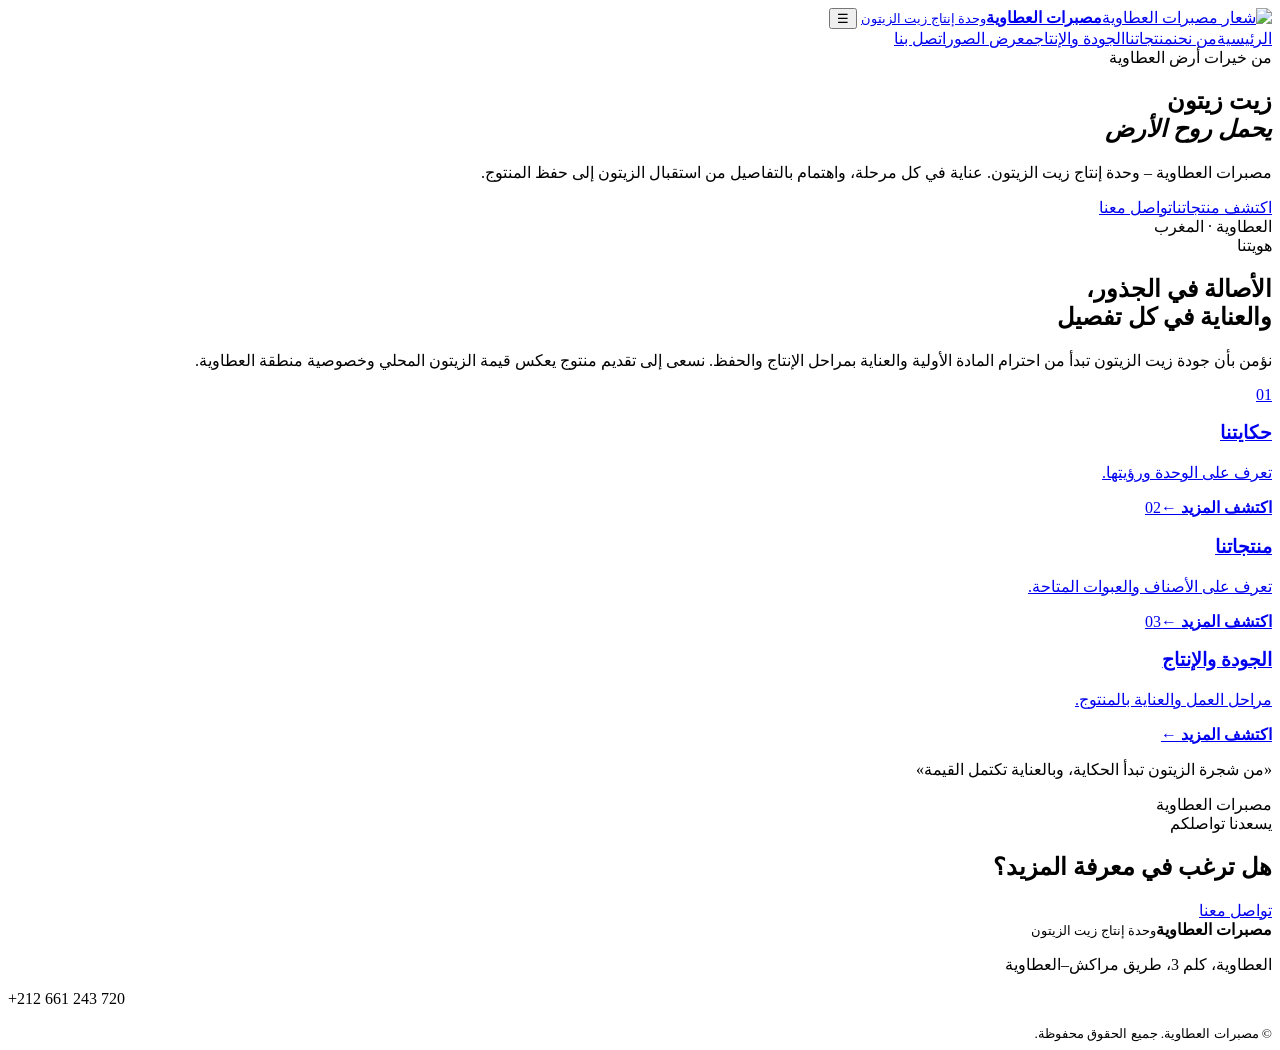
==== index.html @ 1544fd60 "Add files via upload" ====
<!doctype html>
<html lang="ar" dir="rtl">
<head><meta charset="utf-8"><meta name="viewport" content="width=device-width,initial-scale=1">
<meta name="description" content="مصبرات العطاوية – وحدة إنتاج زيت الزيتون. جودة وعناية من العطاوية.">
<title>مصبرات العطاوية | وحدة إنتاج زيت الزيتون</title><link rel="stylesheet" href="assets/style.css"></head>
<body>
<header class="site-header"><a class="brand" href="index.html"><img src="assets/logo.svg" alt="شعار مصبرات العطاوية"><span><b>مصبرات العطاوية</b><small>وحدة إنتاج زيت الزيتون</small></span></a>
<button class="menu-toggle" aria-label="فتح القائمة" onclick="document.querySelector('.nav').classList.toggle('open')">☰</button>
<nav class="nav"><a class="active" href="index.html">الرئيسية</a><a href="about.html">من نحن</a><a href="products.html">منتجاتنا</a><a href="quality.html">الجودة والإنتاج</a><a href="gallery.html">معرض الصور</a><a href="contact.html">اتصل بنا</a></nav></header>
<main>
<section class="hero"><div class="hero-copy"><span class="eyebrow">من خيرات أرض العطاوية</span><h1>زيت زيتون<br><em>يحمل روح الأرض</em></h1><p>مصبرات العطاوية – وحدة إنتاج زيت الزيتون. عناية في كل مرحلة، واهتمام بالتفاصيل من استقبال الزيتون إلى حفظ المنتوج.</p><div class="actions"><a class="btn" href="products.html">اكتشف منتجاتنا</a><a class="btn btn-light" href="contact.html">تواصل معنا</a></div></div><div class="hero-art"><div class="sun"></div><img src="assets/logo.svg" alt="" class="hero-logo"><span class="art-note">العطاوية · المغرب</span></div></section>
<section class="intro section"><div><span class="eyebrow">هويتنا</span><h2>الأصالة في الجذور،<br>والعناية في كل تفصيل</h2></div><p>نؤمن بأن جودة زيت الزيتون تبدأ من احترام المادة الأولية والعناية بمراحل الإنتاج والحفظ. نسعى إلى تقديم منتوج يعكس قيمة الزيتون المحلي وخصوصية منطقة العطاوية.</p></section>
<section class="tiles section"><a class="tile" href="about.html"><span>01</span><h3>حكايتنا</h3><p>تعرف على الوحدة ورؤيتها.</p><b>اكتشف المزيد ←</b></a><a class="tile" href="products.html"><span>02</span><h3>منتجاتنا</h3><p>تعرف على الأصناف والعبوات المتاحة.</p><b>اكتشف المزيد ←</b></a><a class="tile" href="quality.html"><span>03</span><h3>الجودة والإنتاج</h3><p>مراحل العمل والعناية بالمنتوج.</p><b>اكتشف المزيد ←</b></a></section>
<section class="quote"><p>«من شجرة الزيتون تبدأ الحكاية، وبالعناية تكتمل القيمة»</p><span>مصبرات العطاوية</span></section>
<section class="contact-strip"><div><span class="eyebrow">يسعدنا تواصلكم</span><h2>هل ترغب في معرفة المزيد؟</h2></div><a class="btn" href="contact.html">تواصل معنا</a></section>
</main><footer class="footer"><div class="brand"><img src="assets/logo.svg" alt=""><span><b>مصبرات العطاوية</b><small>وحدة إنتاج زيت الزيتون</small></span></div><p>العطاوية، كلم 3، طريق مراكش–العطاوية</p><p dir="ltr">+212 661 243 720</p><small>© <span id="year"></span> مصبرات العطاوية. جميع الحقوق محفوظة.</small></footer><script src="assets/app.js"></script></body></html>
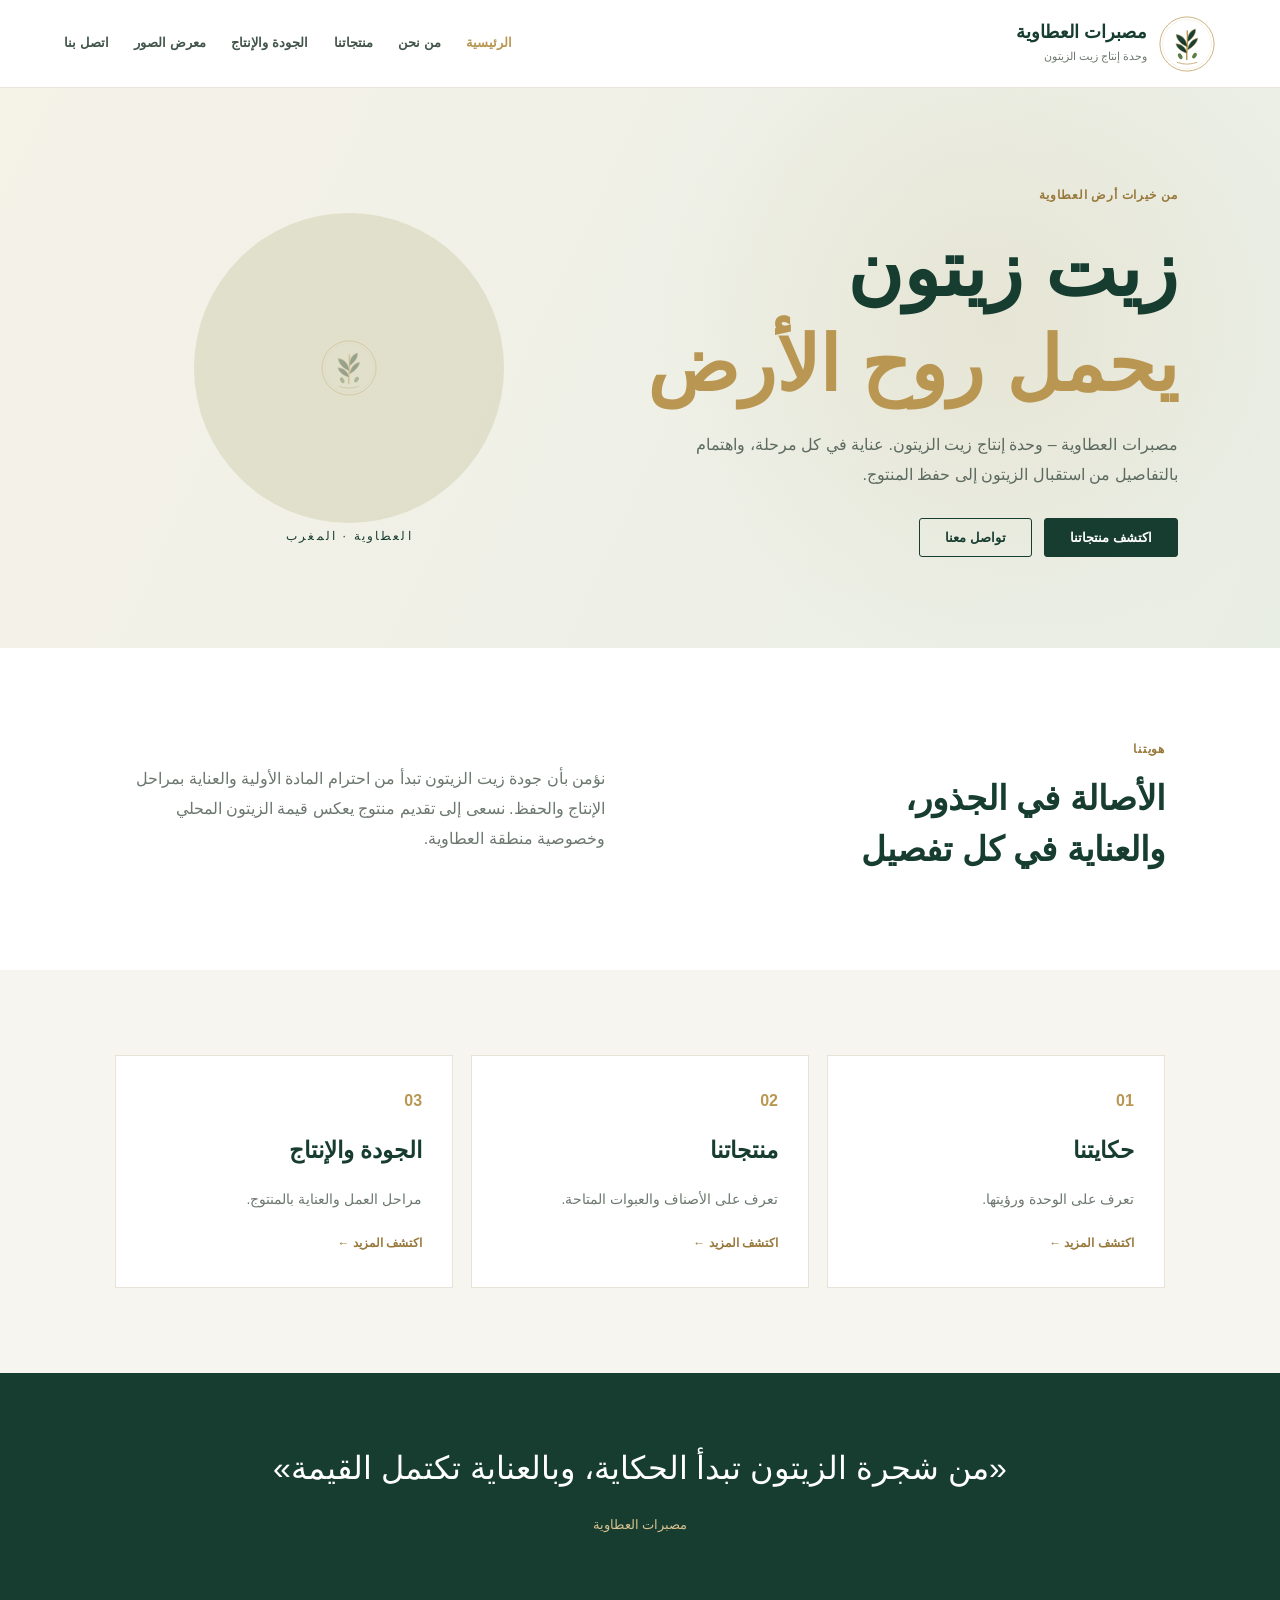
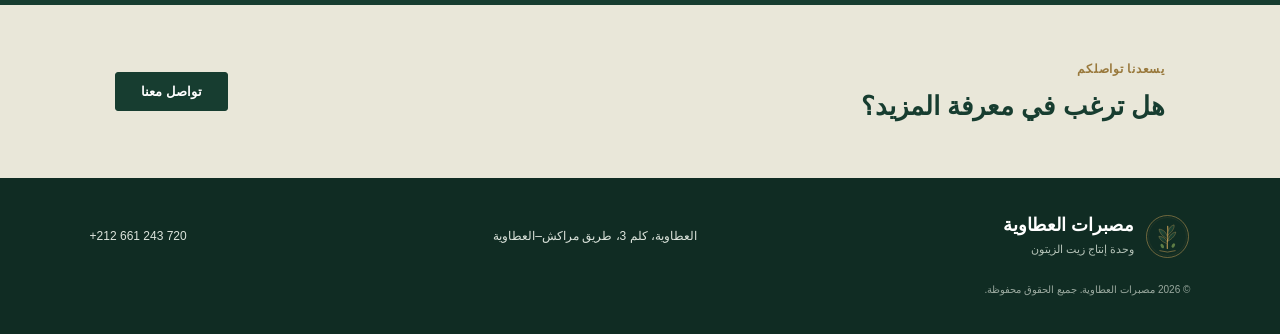
==== commit 78fdae76: "Add files via upload" ====
--- a/index.html
+++ b/index.html
@@ -2,15 +2,25 @@
 <html lang="ar" dir="rtl">
 <head><meta charset="utf-8"><meta name="viewport" content="width=device-width,initial-scale=1">
 <meta name="description" content="مصبرات العطاوية – وحدة إنتاج زيت الزيتون. جودة وعناية من العطاوية.">
-<title>مصبرات العطاوية | وحدة إنتاج زيت الزيتون</title><link rel="stylesheet" href="assets/style.css"></head>
+<title>مصبرات العطاوية | وحدة إنتاج زيت الزيتون</title><style>
+
+:root{--green:#173d30;--green2:#285641;--gold:#b99752;--cream:#f7f5ef;--ink:#24332b;--muted:#6c786f}*{box-sizing:border-box}body{margin:0;background:var(--cream);color:var(--ink);font-family:'Cairo',Tahoma,Arial,sans-serif;line-height:1.9}a{color:inherit;text-decoration:none}.site-header{height:auto;min-height:88px;padding:12px clamp(18px,5vw,76px);display:flex;align-items:center;justify-content:space-between;gap:22px;background:#fff;border-bottom:1px solid #e9e5da;position:sticky;top:0;z-index:5}.brand{display:flex;align-items:center;gap:11px;color:var(--green)}.brand img{width:58px;height:58px}.brand b{display:block;font-size:18px;line-height:1.4}.brand small{display:block;color:var(--muted);font-size:11px}.nav{display:flex;align-items:center;gap:clamp(12px,2vw,27px);font-size:13px;font-weight:700}.nav a{padding:8px 0;color:#43554a}.nav a:hover,.nav a.active{color:var(--gold)}.menu-toggle{display:none;background:none;border:0;font-size:25px;color:var(--green)}.hero{min-height:560px;padding:70px clamp(22px,8vw,120px);display:grid;grid-template-columns:1.05fr .95fr;align-items:center;gap:35px;background:radial-gradient(circle at 78% 42%,#e6e5d5 0,transparent 33%),linear-gradient(115deg,#f5f2e8,#e9eee5)}.eyebrow{color:#98783b;font-size:12px;font-weight:800;letter-spacing:.06em}.hero h1{font-size:clamp(44px,6vw,76px);line-height:1.25;color:var(--green);margin:12px 0 18px;font-weight:800}.hero h1 em{font-style:normal;color:var(--gold)}.hero-copy p{max-width:570px;color:#5c6a60;font-size:16px}.actions{display:flex;gap:12px;margin-top:27px;flex-wrap:wrap}.btn{display:inline-flex;justify-content:center;align-items:center;background:var(--green);color:white;padding:11px 25px;border:1px solid var(--green);border-radius:3px;font:700 13px 'Cairo',sans-serif;cursor:pointer}.btn:hover{background:var(--green2)}.btn-light{background:transparent;color:var(--green)}.hero-art{height:390px;position:relative;display:grid;place-items:center}.sun{position:absolute;width:310px;height:310px;border-radius:50%;background:#d9d7bd;opacity:.65}.hero-logo{position:relative;width:min(76%,330px);filter:drop-shadow(0 18px 18px #263c3022)}.art-note{position:absolute;bottom:15px;color:var(--green);letter-spacing:.18em;font-size:12px}.section{padding:85px clamp(22px,9vw,130px)}.intro{display:grid;grid-template-columns:1fr 1fr;gap:70px;align-items:center;background:#fff}.intro h2,.contact-strip h2{font-size:34px;line-height:1.5;color:var(--green);margin:10px 0}.intro p{color:var(--muted);max-width:590px}.tiles{display:grid;grid-template-columns:repeat(3,1fr);gap:18px}.tile{background:#fff;padding:30px;border:1px solid #e8e3d7;transition:.2s}.tile:hover{transform:translateY(-5px);border-color:var(--gold)}.tile span{color:var(--gold);font-weight:800}.tile h3{color:var(--green);font-size:23px;margin:12px 0 4px}.tile p{color:var(--muted);font-size:14px}.tile b{font-size:12px;color:#98783b}.quote{text-align:center;padding:65px 20px;background:var(--green);color:#fff}.quote p{font-size:clamp(22px,3vw,32px);margin:0 0 10px}.quote span{color:#d7c18d;font-size:13px}.contact-strip{padding:48px clamp(22px,9vw,130px);display:flex;justify-content:space-between;align-items:center;background:#e9e7d9}.contact-strip h2{font-size:26px;margin:4px 0}.footer{padding:35px clamp(22px,7vw,90px);background:#102c23;color:#dce4dc;display:flex;align-items:center;justify-content:space-between;gap:20px;flex-wrap:wrap;font-size:12px}.footer .brand{color:#fff}.footer .brand small{color:#b6c4b9}.footer .brand img{width:45px;height:45px}.footer>small{width:100%;color:#9aa99f}.page{max-width:1050px;margin:auto;padding:75px 24px 100px;min-height:65vh}.page h1{font-size:clamp(34px,5vw,52px);color:var(--green);margin:8px 0 18px}.lead{font-size:18px;color:#637167;max-width:800px;margin-bottom:38px}.content-card{background:#fff;border:1px solid #e8e3d7;padding:30px;margin:20px 0}.content-card h2{color:var(--green);margin-top:0}.content-card li{margin:8px 0}.product-grid{display:grid;grid-template-columns:repeat(2,1fr);gap:22px}.product-card{background:#fff;border:1px solid #e8e3d7;padding:20px}.product-card h2{color:var(--green)}.product-card p{color:var(--muted)}.product-card>a{color:#98783b;font-weight:700;font-size:13px}.product-visual{height:190px;display:grid;place-items:center;background:linear-gradient(135deg,#dfe7d9,#f2ead7);color:var(--green);font-size:27px;font-weight:800}.product-visual.bottle{background:linear-gradient(135deg,#d6ddc9,#e9e2ce)}.notice{background:#f1eddf;border-right:4px solid var(--gold);padding:14px 18px;color:#6b624e;font-size:13px;margin-top:28px}.warning{background:#fff1e8;border-color:#b96d40}.steps{display:grid;grid-template-columns:repeat(3,1fr);gap:18px}.steps>div{background:#fff;padding:25px;border-top:3px solid var(--gold)}.steps b{color:var(--gold)}.steps h2{color:var(--green);font-size:20px}.steps p{color:var(--muted);font-size:14px}.gallery-grid{display:grid;grid-template-columns:repeat(3,1fr);gap:16px}.gallery-grid div{height:210px;display:grid;place-items:center;background:linear-gradient(140deg,#dce5d8,#eee7d6);color:var(--green);font-weight:700}.contact-layout{display:grid;grid-template-columns:1fr 1fr;gap:20px}.contact-form label{display:block;font-weight:700;font-size:13px;margin:12px 0}.contact-form input,.contact-form textarea{display:block;width:100%;border:1px solid #d9ded7;background:#fcfcf9;padding:11px;font:14px 'Cairo',sans-serif;margin-top:5px;border-radius:2px}.contact-form small{display:block;color:var(--muted);margin-top:12px}.admin-body{background:#eef0e9}.admin-wrap{max-width:700px;margin:7vh auto;padding:20px}.admin-wrap>.brand{margin-bottom:20px}.admin-wrap h1{color:var(--green)}@media(max-width:850px){.site-header{flex-wrap:wrap}.menu-toggle{display:block}.nav{display:none;width:100%;flex-direction:column;align-items:stretch;gap:0}.nav.open{display:flex}.nav a{padding:9px 4px;border-top:1px solid #eee}.hero{grid-template-columns:1fr;padding-top:55px}.hero-art{height:270px;grid-row:1}.sun{width:230px;height:230px}.hero-logo{width:220px}.intro{grid-template-columns:1fr;gap:12px}.tiles,.steps{grid-template-columns:1fr}.footer{display:block}.footer>*{margin:12px 0}.contact-strip{gap:20px;flex-wrap:wrap}}@media(max-width:600px){.hero{min-height:auto}.hero h1{font-size:45px}.product-grid,.gallery-grid,.contact-layout{grid-template-columns:1fr}.page{padding-top:48px}.contact-strip h2{font-size:22px}}
+/* Robust mobile defaults */
+html{scroll-behavior:smooth}body{overflow-x:hidden}img,svg{max-width:100%}.site-header{width:100%}.nav a{text-decoration:none!important}.brand img{object-fit:contain}
+
+.logo-mark{display:inline-flex;align-items:center;justify-content:center;width:58px;height:58px;flex:0 0 58px}.logo-mark svg{width:100%;height:100%}.footer .logo-mark{width:45px;height:45px;flex-basis:45px}
+</style></head>
 <body>
-<header class="site-header"><a class="brand" href="index.html"><img src="assets/logo.svg" alt="شعار مصبرات العطاوية"><span><b>مصبرات العطاوية</b><small>وحدة إنتاج زيت الزيتون</small></span></a>
+<header class="site-header"><a class="brand" href="index.html"><span class="logo-mark"><svg aria-hidden="true" focusable="false" xmlns="http://www.w3.org/2000/svg" viewBox="0 0 240 240"><defs><linearGradient id="g" x1="0" x2="1" y1="0" y2="1"><stop stop-color="#244f3d"/><stop offset="1" stop-color="#102e25"/></linearGradient></defs><circle cx="120" cy="120" r="112" fill="none" stroke="#b99752" stroke-width="3"/><circle cx="120" cy="120" r="101" fill="none" stroke="#b99752" stroke-opacity=".45"/><path d="M119 184 C117 146 125 112 121 66" fill="none" stroke="#b99752" stroke-width="6" stroke-linecap="round"/><path d="M121 132 C90 119 77 99 75 81 C98 82 117 99 121 132Z" fill="url(#g)" stroke="#b99752" stroke-width="2"/><path d="M122 111 C145 96 158 75 155 58 C133 64 121 84 122 111Z" fill="url(#g)" stroke="#b99752" stroke-width="2"/><path d="M120 158 C94 151 78 136 74 119 C98 119 115 135 120 158Z" fill="url(#g)" stroke="#b99752" stroke-width="2"/><path d="M122 145 C146 132 162 114 164 96 C140 101 126 119 122 145Z" fill="url(#g)" stroke="#b99752" stroke-width="2"/><ellipse cx="92" cy="171" rx="8" ry="13" transform="rotate(-30 92 171)" fill="#5e7d45"/><ellipse cx="151" cy="168" rx="8" ry="13" transform="rotate(30 151 168)" fill="#5e7d45"/><path d="M79 196 Q120 211 161 196" fill="none" stroke="#b99752" stroke-width="3" stroke-linecap="round"/></svg></span><span><b>مصبرات العطاوية</b><small>وحدة إنتاج زيت الزيتون</small></span></a>
 <button class="menu-toggle" aria-label="فتح القائمة" onclick="document.querySelector('.nav').classList.toggle('open')">☰</button>
 <nav class="nav"><a class="active" href="index.html">الرئيسية</a><a href="about.html">من نحن</a><a href="products.html">منتجاتنا</a><a href="quality.html">الجودة والإنتاج</a><a href="gallery.html">معرض الصور</a><a href="contact.html">اتصل بنا</a></nav></header>
 <main>
-<section class="hero"><div class="hero-copy"><span class="eyebrow">من خيرات أرض العطاوية</span><h1>زيت زيتون<br><em>يحمل روح الأرض</em></h1><p>مصبرات العطاوية – وحدة إنتاج زيت الزيتون. عناية في كل مرحلة، واهتمام بالتفاصيل من استقبال الزيتون إلى حفظ المنتوج.</p><div class="actions"><a class="btn" href="products.html">اكتشف منتجاتنا</a><a class="btn btn-light" href="contact.html">تواصل معنا</a></div></div><div class="hero-art"><div class="sun"></div><img src="assets/logo.svg" alt="" class="hero-logo"><span class="art-note">العطاوية · المغرب</span></div></section>
+<section class="hero"><div class="hero-copy"><span class="eyebrow">من خيرات أرض العطاوية</span><h1>زيت زيتون<br><em>يحمل روح الأرض</em></h1><p>مصبرات العطاوية – وحدة إنتاج زيت الزيتون. عناية في كل مرحلة، واهتمام بالتفاصيل من استقبال الزيتون إلى حفظ المنتوج.</p><div class="actions"><a class="btn" href="products.html">اكتشف منتجاتنا</a><a class="btn btn-light" href="contact.html">تواصل معنا</a></div></div><div class="hero-art"><div class="sun"></div><span class="logo-mark"><svg aria-hidden="true" focusable="false" xmlns="http://www.w3.org/2000/svg" viewBox="0 0 240 240"><defs><linearGradient id="g" x1="0" x2="1" y1="0" y2="1"><stop stop-color="#244f3d"/><stop offset="1" stop-color="#102e25"/></linearGradient></defs><circle cx="120" cy="120" r="112" fill="none" stroke="#b99752" stroke-width="3"/><circle cx="120" cy="120" r="101" fill="none" stroke="#b99752" stroke-opacity=".45"/><path d="M119 184 C117 146 125 112 121 66" fill="none" stroke="#b99752" stroke-width="6" stroke-linecap="round"/><path d="M121 132 C90 119 77 99 75 81 C98 82 117 99 121 132Z" fill="url(#g)" stroke="#b99752" stroke-width="2"/><path d="M122 111 C145 96 158 75 155 58 C133 64 121 84 122 111Z" fill="url(#g)" stroke="#b99752" stroke-width="2"/><path d="M120 158 C94 151 78 136 74 119 C98 119 115 135 120 158Z" fill="url(#g)" stroke="#b99752" stroke-width="2"/><path d="M122 145 C146 132 162 114 164 96 C140 101 126 119 122 145Z" fill="url(#g)" stroke="#b99752" stroke-width="2"/><ellipse cx="92" cy="171" rx="8" ry="13" transform="rotate(-30 92 171)" fill="#5e7d45"/><ellipse cx="151" cy="168" rx="8" ry="13" transform="rotate(30 151 168)" fill="#5e7d45"/><path d="M79 196 Q120 211 161 196" fill="none" stroke="#b99752" stroke-width="3" stroke-linecap="round"/></svg></span><span class="art-note">العطاوية · المغرب</span></div></section>
 <section class="intro section"><div><span class="eyebrow">هويتنا</span><h2>الأصالة في الجذور،<br>والعناية في كل تفصيل</h2></div><p>نؤمن بأن جودة زيت الزيتون تبدأ من احترام المادة الأولية والعناية بمراحل الإنتاج والحفظ. نسعى إلى تقديم منتوج يعكس قيمة الزيتون المحلي وخصوصية منطقة العطاوية.</p></section>
 <section class="tiles section"><a class="tile" href="about.html"><span>01</span><h3>حكايتنا</h3><p>تعرف على الوحدة ورؤيتها.</p><b>اكتشف المزيد ←</b></a><a class="tile" href="products.html"><span>02</span><h3>منتجاتنا</h3><p>تعرف على الأصناف والعبوات المتاحة.</p><b>اكتشف المزيد ←</b></a><a class="tile" href="quality.html"><span>03</span><h3>الجودة والإنتاج</h3><p>مراحل العمل والعناية بالمنتوج.</p><b>اكتشف المزيد ←</b></a></section>
 <section class="quote"><p>«من شجرة الزيتون تبدأ الحكاية، وبالعناية تكتمل القيمة»</p><span>مصبرات العطاوية</span></section>
 <section class="contact-strip"><div><span class="eyebrow">يسعدنا تواصلكم</span><h2>هل ترغب في معرفة المزيد؟</h2></div><a class="btn" href="contact.html">تواصل معنا</a></section>
-</main><footer class="footer"><div class="brand"><img src="assets/logo.svg" alt=""><span><b>مصبرات العطاوية</b><small>وحدة إنتاج زيت الزيتون</small></span></div><p>العطاوية، كلم 3، طريق مراكش–العطاوية</p><p dir="ltr">+212 661 243 720</p><small>© <span id="year"></span> مصبرات العطاوية. جميع الحقوق محفوظة.</small></footer><script src="assets/app.js"></script></body></html>+</main><footer class="footer"><div class="brand"><span class="logo-mark"><svg aria-hidden="true" focusable="false" xmlns="http://www.w3.org/2000/svg" viewBox="0 0 240 240"><defs><linearGradient id="g" x1="0" x2="1" y1="0" y2="1"><stop stop-color="#244f3d"/><stop offset="1" stop-color="#102e25"/></linearGradient></defs><circle cx="120" cy="120" r="112" fill="none" stroke="#b99752" stroke-width="3"/><circle cx="120" cy="120" r="101" fill="none" stroke="#b99752" stroke-opacity=".45"/><path d="M119 184 C117 146 125 112 121 66" fill="none" stroke="#b99752" stroke-width="6" stroke-linecap="round"/><path d="M121 132 C90 119 77 99 75 81 C98 82 117 99 121 132Z" fill="url(#g)" stroke="#b99752" stroke-width="2"/><path d="M122 111 C145 96 158 75 155 58 C133 64 121 84 122 111Z" fill="url(#g)" stroke="#b99752" stroke-width="2"/><path d="M120 158 C94 151 78 136 74 119 C98 119 115 135 120 158Z" fill="url(#g)" stroke="#b99752" stroke-width="2"/><path d="M122 145 C146 132 162 114 164 96 C140 101 126 119 122 145Z" fill="url(#g)" stroke="#b99752" stroke-width="2"/><ellipse cx="92" cy="171" rx="8" ry="13" transform="rotate(-30 92 171)" fill="#5e7d45"/><ellipse cx="151" cy="168" rx="8" ry="13" transform="rotate(30 151 168)" fill="#5e7d45"/><path d="M79 196 Q120 211 161 196" fill="none" stroke="#b99752" stroke-width="3" stroke-linecap="round"/></svg></span><span><b>مصبرات العطاوية</b><small>وحدة إنتاج زيت الزيتون</small></span></div><p>العطاوية، كلم 3، طريق مراكش–العطاوية</p><p dir="ltr">+212 661 243 720</p><small>© <span id="year"></span> مصبرات العطاوية. جميع الحقوق محفوظة.</small></footer><script>
+ document.querySelectorAll('#year').forEach(e=>e.textContent=new Date().getFullYear());
+ function sendWhatsApp(e){e.preventDefault();const n=document.getElementById('name').value.trim(),p=document.getElementById('phone').value.trim(),m=document.getElementById('message').value.trim();const text=`السلام عليكم، أنا ${n}. رقم هاتفي: ${p||'غير محدد'}.\nموضوع الاستفسار: ${m}`;window.open('https://wa.me/212661243720?text='+encodeURIComponent(text),'_blank','noopener');}
+</script></body></html>
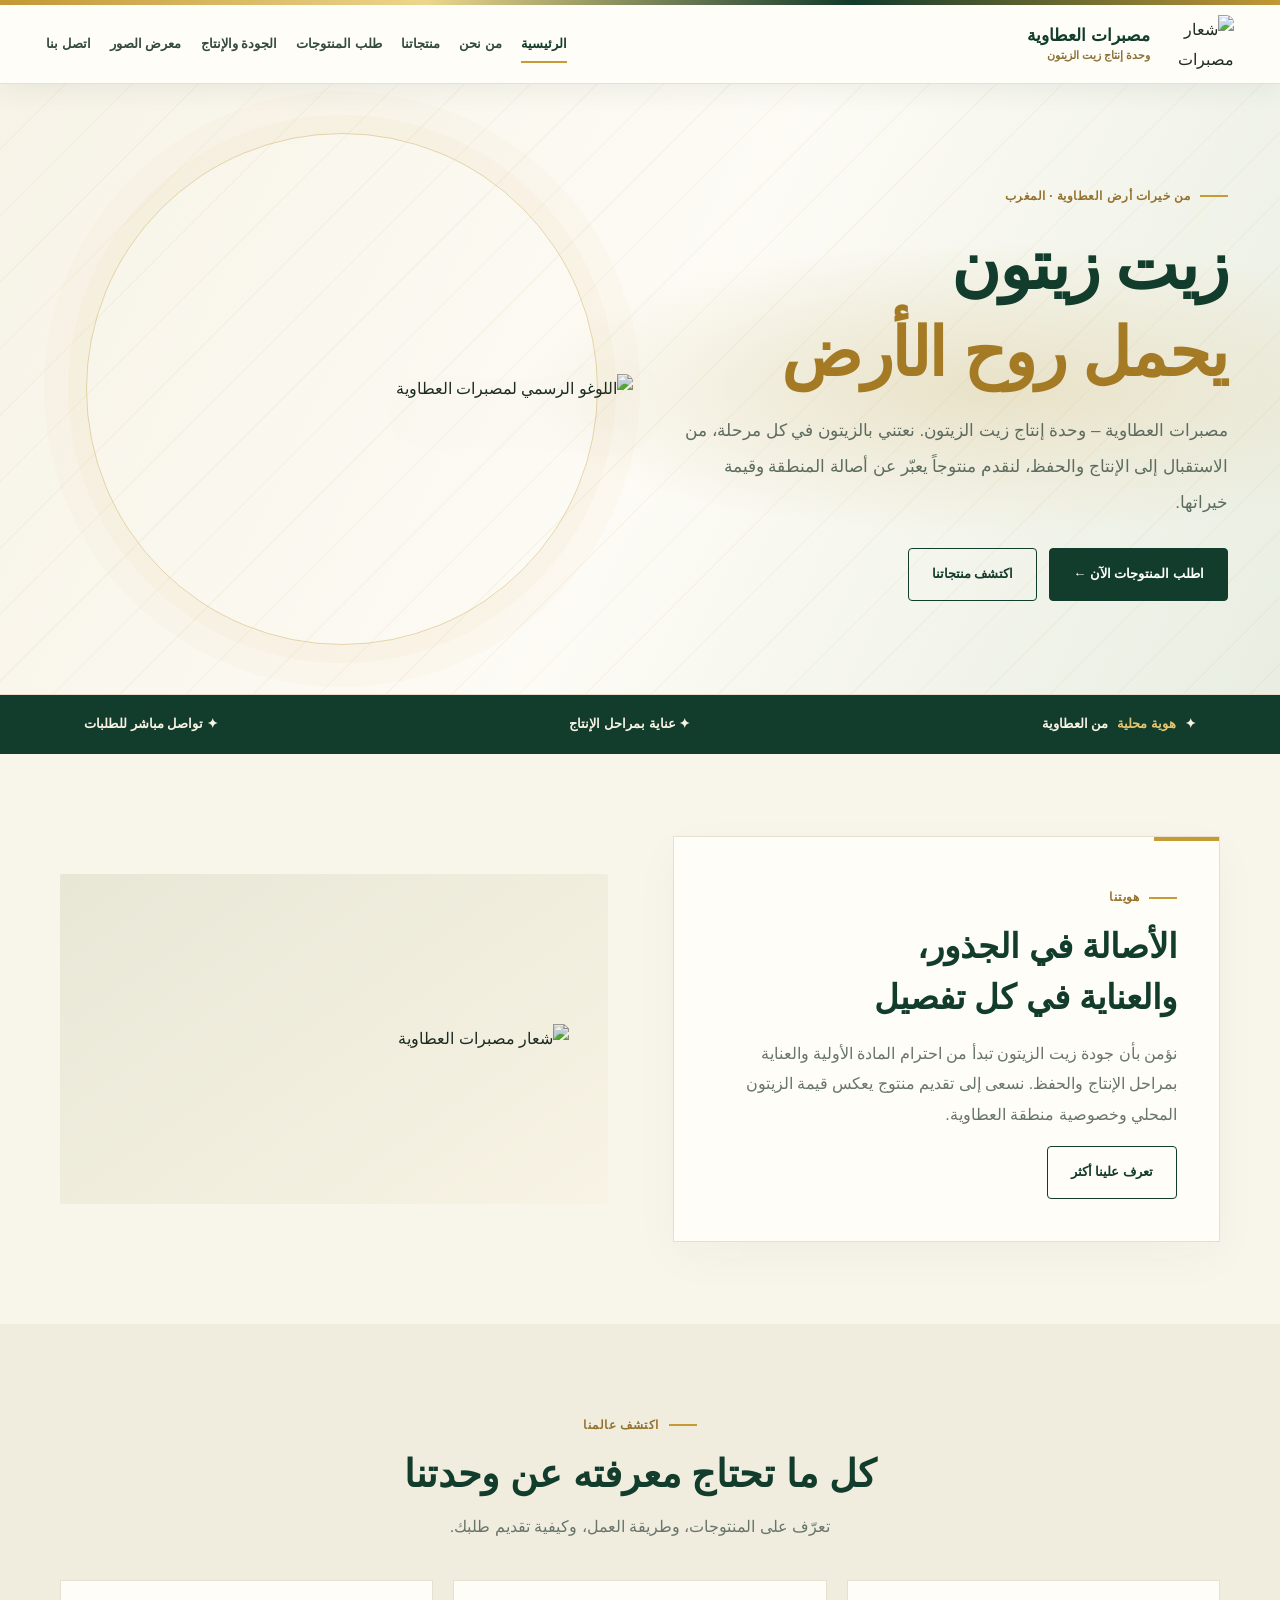
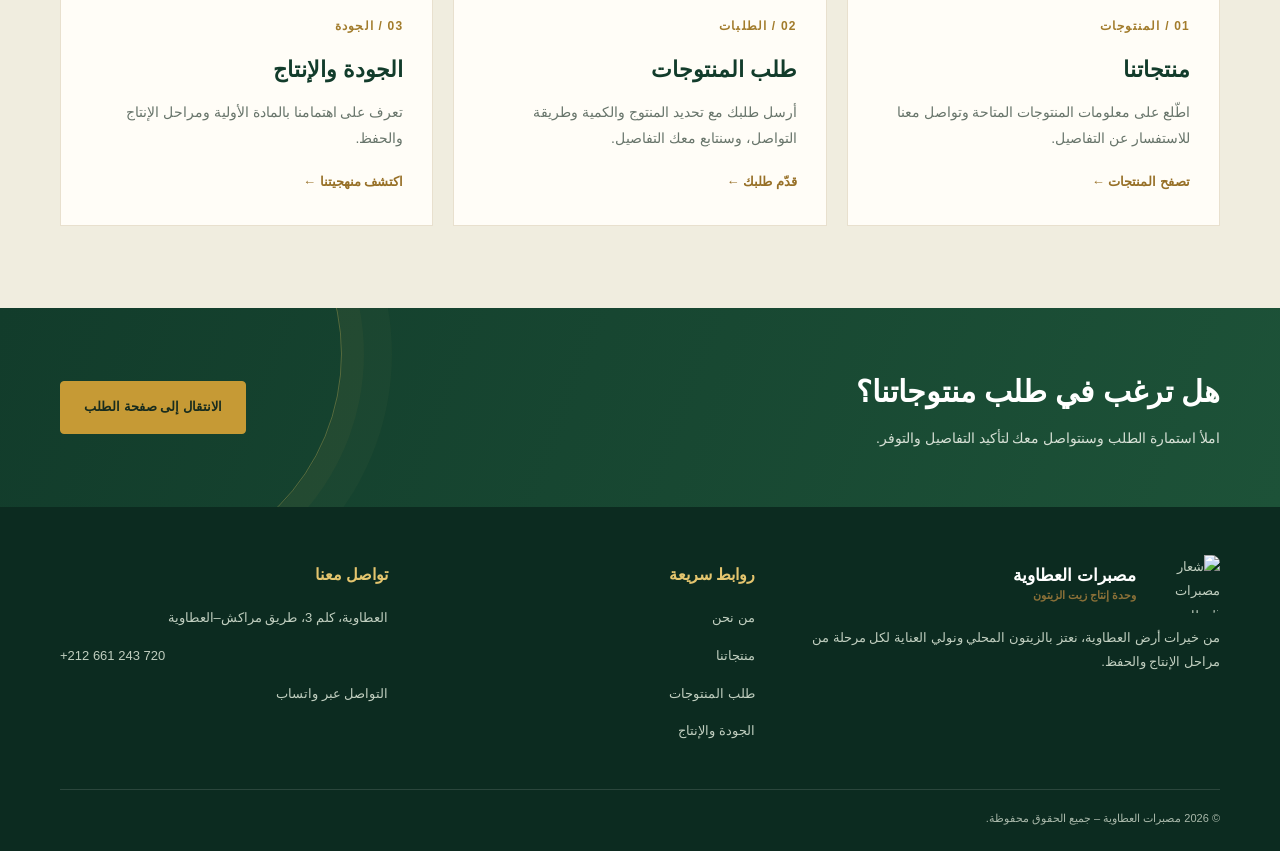
==== commit 650c3677: "Add files via upload" ====
--- a/index.html
+++ b/index.html
@@ -1,26 +1,51 @@
-<!doctype html>
-<html lang="ar" dir="rtl">
-<head><meta charset="utf-8"><meta name="viewport" content="width=device-width,initial-scale=1">
-<meta name="description" content="مصبرات العطاوية – وحدة إنتاج زيت الزيتون. جودة وعناية من العطاوية.">
-<title>مصبرات العطاوية | وحدة إنتاج زيت الزيتون</title><style>
-
-:root{--green:#173d30;--green2:#285641;--gold:#b99752;--cream:#f7f5ef;--ink:#24332b;--muted:#6c786f}*{box-sizing:border-box}body{margin:0;background:var(--cream);color:var(--ink);font-family:'Cairo',Tahoma,Arial,sans-serif;line-height:1.9}a{color:inherit;text-decoration:none}.site-header{height:auto;min-height:88px;padding:12px clamp(18px,5vw,76px);display:flex;align-items:center;justify-content:space-between;gap:22px;background:#fff;border-bottom:1px solid #e9e5da;position:sticky;top:0;z-index:5}.brand{display:flex;align-items:center;gap:11px;color:var(--green)}.brand img{width:58px;height:58px}.brand b{display:block;font-size:18px;line-height:1.4}.brand small{display:block;color:var(--muted);font-size:11px}.nav{display:flex;align-items:center;gap:clamp(12px,2vw,27px);font-size:13px;font-weight:700}.nav a{padding:8px 0;color:#43554a}.nav a:hover,.nav a.active{color:var(--gold)}.menu-toggle{display:none;background:none;border:0;font-size:25px;color:var(--green)}.hero{min-height:560px;padding:70px clamp(22px,8vw,120px);display:grid;grid-template-columns:1.05fr .95fr;align-items:center;gap:35px;background:radial-gradient(circle at 78% 42%,#e6e5d5 0,transparent 33%),linear-gradient(115deg,#f5f2e8,#e9eee5)}.eyebrow{color:#98783b;font-size:12px;font-weight:800;letter-spacing:.06em}.hero h1{font-size:clamp(44px,6vw,76px);line-height:1.25;color:var(--green);margin:12px 0 18px;font-weight:800}.hero h1 em{font-style:normal;color:var(--gold)}.hero-copy p{max-width:570px;color:#5c6a60;font-size:16px}.actions{display:flex;gap:12px;margin-top:27px;flex-wrap:wrap}.btn{display:inline-flex;justify-content:center;align-items:center;background:var(--green);color:white;padding:11px 25px;border:1px solid var(--green);border-radius:3px;font:700 13px 'Cairo',sans-serif;cursor:pointer}.btn:hover{background:var(--green2)}.btn-light{background:transparent;color:var(--green)}.hero-art{height:390px;position:relative;display:grid;place-items:center}.sun{position:absolute;width:310px;height:310px;border-radius:50%;background:#d9d7bd;opacity:.65}.hero-logo{position:relative;width:min(76%,330px);filter:drop-shadow(0 18px 18px #263c3022)}.art-note{position:absolute;bottom:15px;color:var(--green);letter-spacing:.18em;font-size:12px}.section{padding:85px clamp(22px,9vw,130px)}.intro{display:grid;grid-template-columns:1fr 1fr;gap:70px;align-items:center;background:#fff}.intro h2,.contact-strip h2{font-size:34px;line-height:1.5;color:var(--green);margin:10px 0}.intro p{color:var(--muted);max-width:590px}.tiles{display:grid;grid-template-columns:repeat(3,1fr);gap:18px}.tile{background:#fff;padding:30px;border:1px solid #e8e3d7;transition:.2s}.tile:hover{transform:translateY(-5px);border-color:var(--gold)}.tile span{color:var(--gold);font-weight:800}.tile h3{color:var(--green);font-size:23px;margin:12px 0 4px}.tile p{color:var(--muted);font-size:14px}.tile b{font-size:12px;color:#98783b}.quote{text-align:center;padding:65px 20px;background:var(--green);color:#fff}.quote p{font-size:clamp(22px,3vw,32px);margin:0 0 10px}.quote span{color:#d7c18d;font-size:13px}.contact-strip{padding:48px clamp(22px,9vw,130px);display:flex;justify-content:space-between;align-items:center;background:#e9e7d9}.contact-strip h2{font-size:26px;margin:4px 0}.footer{padding:35px clamp(22px,7vw,90px);background:#102c23;color:#dce4dc;display:flex;align-items:center;justify-content:space-between;gap:20px;flex-wrap:wrap;font-size:12px}.footer .brand{color:#fff}.footer .brand small{color:#b6c4b9}.footer .brand img{width:45px;height:45px}.footer>small{width:100%;color:#9aa99f}.page{max-width:1050px;margin:auto;padding:75px 24px 100px;min-height:65vh}.page h1{font-size:clamp(34px,5vw,52px);color:var(--green);margin:8px 0 18px}.lead{font-size:18px;color:#637167;max-width:800px;margin-bottom:38px}.content-card{background:#fff;border:1px solid #e8e3d7;padding:30px;margin:20px 0}.content-card h2{color:var(--green);margin-top:0}.content-card li{margin:8px 0}.product-grid{display:grid;grid-template-columns:repeat(2,1fr);gap:22px}.product-card{background:#fff;border:1px solid #e8e3d7;padding:20px}.product-card h2{color:var(--green)}.product-card p{color:var(--muted)}.product-card>a{color:#98783b;font-weight:700;font-size:13px}.product-visual{height:190px;display:grid;place-items:center;background:linear-gradient(135deg,#dfe7d9,#f2ead7);color:var(--green);font-size:27px;font-weight:800}.product-visual.bottle{background:linear-gradient(135deg,#d6ddc9,#e9e2ce)}.notice{background:#f1eddf;border-right:4px solid var(--gold);padding:14px 18px;color:#6b624e;font-size:13px;margin-top:28px}.warning{background:#fff1e8;border-color:#b96d40}.steps{display:grid;grid-template-columns:repeat(3,1fr);gap:18px}.steps>div{background:#fff;padding:25px;border-top:3px solid var(--gold)}.steps b{color:var(--gold)}.steps h2{color:var(--green);font-size:20px}.steps p{color:var(--muted);font-size:14px}.gallery-grid{display:grid;grid-template-columns:repeat(3,1fr);gap:16px}.gallery-grid div{height:210px;display:grid;place-items:center;background:linear-gradient(140deg,#dce5d8,#eee7d6);color:var(--green);font-weight:700}.contact-layout{display:grid;grid-template-columns:1fr 1fr;gap:20px}.contact-form label{display:block;font-weight:700;font-size:13px;margin:12px 0}.contact-form input,.contact-form textarea{display:block;width:100%;border:1px solid #d9ded7;background:#fcfcf9;padding:11px;font:14px 'Cairo',sans-serif;margin-top:5px;border-radius:2px}.contact-form small{display:block;color:var(--muted);margin-top:12px}.admin-body{background:#eef0e9}.admin-wrap{max-width:700px;margin:7vh auto;padding:20px}.admin-wrap>.brand{margin-bottom:20px}.admin-wrap h1{color:var(--green)}@media(max-width:850px){.site-header{flex-wrap:wrap}.menu-toggle{display:block}.nav{display:none;width:100%;flex-direction:column;align-items:stretch;gap:0}.nav.open{display:flex}.nav a{padding:9px 4px;border-top:1px solid #eee}.hero{grid-template-columns:1fr;padding-top:55px}.hero-art{height:270px;grid-row:1}.sun{width:230px;height:230px}.hero-logo{width:220px}.intro{grid-template-columns:1fr;gap:12px}.tiles,.steps{grid-template-columns:1fr}.footer{display:block}.footer>*{margin:12px 0}.contact-strip{gap:20px;flex-wrap:wrap}}@media(max-width:600px){.hero{min-height:auto}.hero h1{font-size:45px}.product-grid,.gallery-grid,.contact-layout{grid-template-columns:1fr}.page{padding-top:48px}.contact-strip h2{font-size:22px}}
-/* Robust mobile defaults */
-html{scroll-behavior:smooth}body{overflow-x:hidden}img,svg{max-width:100%}.site-header{width:100%}.nav a{text-decoration:none!important}.brand img{object-fit:contain}
-
-.logo-mark{display:inline-flex;align-items:center;justify-content:center;width:58px;height:58px;flex:0 0 58px}.logo-mark svg{width:100%;height:100%}.footer .logo-mark{width:45px;height:45px;flex-basis:45px}
-</style></head>
-<body>
-<header class="site-header"><a class="brand" href="index.html"><span class="logo-mark"><svg aria-hidden="true" focusable="false" xmlns="http://www.w3.org/2000/svg" viewBox="0 0 240 240"><defs><linearGradient id="g" x1="0" x2="1" y1="0" y2="1"><stop stop-color="#244f3d"/><stop offset="1" stop-color="#102e25"/></linearGradient></defs><circle cx="120" cy="120" r="112" fill="none" stroke="#b99752" stroke-width="3"/><circle cx="120" cy="120" r="101" fill="none" stroke="#b99752" stroke-opacity=".45"/><path d="M119 184 C117 146 125 112 121 66" fill="none" stroke="#b99752" stroke-width="6" stroke-linecap="round"/><path d="M121 132 C90 119 77 99 75 81 C98 82 117 99 121 132Z" fill="url(#g)" stroke="#b99752" stroke-width="2"/><path d="M122 111 C145 96 158 75 155 58 C133 64 121 84 122 111Z" fill="url(#g)" stroke="#b99752" stroke-width="2"/><path d="M120 158 C94 151 78 136 74 119 C98 119 115 135 120 158Z" fill="url(#g)" stroke="#b99752" stroke-width="2"/><path d="M122 145 C146 132 162 114 164 96 C140 101 126 119 122 145Z" fill="url(#g)" stroke="#b99752" stroke-width="2"/><ellipse cx="92" cy="171" rx="8" ry="13" transform="rotate(-30 92 171)" fill="#5e7d45"/><ellipse cx="151" cy="168" rx="8" ry="13" transform="rotate(30 151 168)" fill="#5e7d45"/><path d="M79 196 Q120 211 161 196" fill="none" stroke="#b99752" stroke-width="3" stroke-linecap="round"/></svg></span><span><b>مصبرات العطاوية</b><small>وحدة إنتاج زيت الزيتون</small></span></a>
-<button class="menu-toggle" aria-label="فتح القائمة" onclick="document.querySelector('.nav').classList.toggle('open')">☰</button>
-<nav class="nav"><a class="active" href="index.html">الرئيسية</a><a href="about.html">من نحن</a><a href="products.html">منتجاتنا</a><a href="quality.html">الجودة والإنتاج</a><a href="gallery.html">معرض الصور</a><a href="contact.html">اتصل بنا</a></nav></header>
-<main>
-<section class="hero"><div class="hero-copy"><span class="eyebrow">من خيرات أرض العطاوية</span><h1>زيت زيتون<br><em>يحمل روح الأرض</em></h1><p>مصبرات العطاوية – وحدة إنتاج زيت الزيتون. عناية في كل مرحلة، واهتمام بالتفاصيل من استقبال الزيتون إلى حفظ المنتوج.</p><div class="actions"><a class="btn" href="products.html">اكتشف منتجاتنا</a><a class="btn btn-light" href="contact.html">تواصل معنا</a></div></div><div class="hero-art"><div class="sun"></div><span class="logo-mark"><svg aria-hidden="true" focusable="false" xmlns="http://www.w3.org/2000/svg" viewBox="0 0 240 240"><defs><linearGradient id="g" x1="0" x2="1" y1="0" y2="1"><stop stop-color="#244f3d"/><stop offset="1" stop-color="#102e25"/></linearGradient></defs><circle cx="120" cy="120" r="112" fill="none" stroke="#b99752" stroke-width="3"/><circle cx="120" cy="120" r="101" fill="none" stroke="#b99752" stroke-opacity=".45"/><path d="M119 184 C117 146 125 112 121 66" fill="none" stroke="#b99752" stroke-width="6" stroke-linecap="round"/><path d="M121 132 C90 119 77 99 75 81 C98 82 117 99 121 132Z" fill="url(#g)" stroke="#b99752" stroke-width="2"/><path d="M122 111 C145 96 158 75 155 58 C133 64 121 84 122 111Z" fill="url(#g)" stroke="#b99752" stroke-width="2"/><path d="M120 158 C94 151 78 136 74 119 C98 119 115 135 120 158Z" fill="url(#g)" stroke="#b99752" stroke-width="2"/><path d="M122 145 C146 132 162 114 164 96 C140 101 126 119 122 145Z" fill="url(#g)" stroke="#b99752" stroke-width="2"/><ellipse cx="92" cy="171" rx="8" ry="13" transform="rotate(-30 92 171)" fill="#5e7d45"/><ellipse cx="151" cy="168" rx="8" ry="13" transform="rotate(30 151 168)" fill="#5e7d45"/><path d="M79 196 Q120 211 161 196" fill="none" stroke="#b99752" stroke-width="3" stroke-linecap="round"/></svg></span><span class="art-note">العطاوية · المغرب</span></div></section>
-<section class="intro section"><div><span class="eyebrow">هويتنا</span><h2>الأصالة في الجذور،<br>والعناية في كل تفصيل</h2></div><p>نؤمن بأن جودة زيت الزيتون تبدأ من احترام المادة الأولية والعناية بمراحل الإنتاج والحفظ. نسعى إلى تقديم منتوج يعكس قيمة الزيتون المحلي وخصوصية منطقة العطاوية.</p></section>
-<section class="tiles section"><a class="tile" href="about.html"><span>01</span><h3>حكايتنا</h3><p>تعرف على الوحدة ورؤيتها.</p><b>اكتشف المزيد ←</b></a><a class="tile" href="products.html"><span>02</span><h3>منتجاتنا</h3><p>تعرف على الأصناف والعبوات المتاحة.</p><b>اكتشف المزيد ←</b></a><a class="tile" href="quality.html"><span>03</span><h3>الجودة والإنتاج</h3><p>مراحل العمل والعناية بالمنتوج.</p><b>اكتشف المزيد ←</b></a></section>
-<section class="quote"><p>«من شجرة الزيتون تبدأ الحكاية، وبالعناية تكتمل القيمة»</p><span>مصبرات العطاوية</span></section>
-<section class="contact-strip"><div><span class="eyebrow">يسعدنا تواصلكم</span><h2>هل ترغب في معرفة المزيد؟</h2></div><a class="btn" href="contact.html">تواصل معنا</a></section>
-</main><footer class="footer"><div class="brand"><span class="logo-mark"><svg aria-hidden="true" focusable="false" xmlns="http://www.w3.org/2000/svg" viewBox="0 0 240 240"><defs><linearGradient id="g" x1="0" x2="1" y1="0" y2="1"><stop stop-color="#244f3d"/><stop offset="1" stop-color="#102e25"/></linearGradient></defs><circle cx="120" cy="120" r="112" fill="none" stroke="#b99752" stroke-width="3"/><circle cx="120" cy="120" r="101" fill="none" stroke="#b99752" stroke-opacity=".45"/><path d="M119 184 C117 146 125 112 121 66" fill="none" stroke="#b99752" stroke-width="6" stroke-linecap="round"/><path d="M121 132 C90 119 77 99 75 81 C98 82 117 99 121 132Z" fill="url(#g)" stroke="#b99752" stroke-width="2"/><path d="M122 111 C145 96 158 75 155 58 C133 64 121 84 122 111Z" fill="url(#g)" stroke="#b99752" stroke-width="2"/><path d="M120 158 C94 151 78 136 74 119 C98 119 115 135 120 158Z" fill="url(#g)" stroke="#b99752" stroke-width="2"/><path d="M122 145 C146 132 162 114 164 96 C140 101 126 119 122 145Z" fill="url(#g)" stroke="#b99752" stroke-width="2"/><ellipse cx="92" cy="171" rx="8" ry="13" transform="rotate(-30 92 171)" fill="#5e7d45"/><ellipse cx="151" cy="168" rx="8" ry="13" transform="rotate(30 151 168)" fill="#5e7d45"/><path d="M79 196 Q120 211 161 196" fill="none" stroke="#b99752" stroke-width="3" stroke-linecap="round"/></svg></span><span><b>مصبرات العطاوية</b><small>وحدة إنتاج زيت الزيتون</small></span></div><p>العطاوية، كلم 3، طريق مراكش–العطاوية</p><p dir="ltr">+212 661 243 720</p><small>© <span id="year"></span> مصبرات العطاوية. جميع الحقوق محفوظة.</small></footer><script>
- document.querySelectorAll('#year').forEach(e=>e.textContent=new Date().getFullYear());
- function sendWhatsApp(e){e.preventDefault();const n=document.getElementById('name').value.trim(),p=document.getElementById('phone').value.trim(),m=document.getElementById('message').value.trim();const text=`السلام عليكم، أنا ${n}. رقم هاتفي: ${p||'غير محدد'}.\nموضوع الاستفسار: ${m}`;window.open('https://wa.me/212661243720?text='+encodeURIComponent(text),'_blank','noopener');}
-</script></body></html>+<!doctype html><html lang="ar" dir="rtl"><head><meta charset="utf-8"><meta name="viewport" content="width=device-width,initial-scale=1"><meta name="description" content="مصبرات العطاوية – وحدة إنتاج زيت الزيتون"><meta name="theme-color" content="#123c2b"><title>الرئيسية | مصبرات العطاوية</title><style>
+:root{--forest:#123c2b;--forest2:#1e563b;--gold:#c69a35;--gold2:#e4c56e;--cream:#f8f5eb;--paper:#fffdf7;--ink:#1d2d23;--muted:#68756b;--line:#e8e0ce}
+*{box-sizing:border-box}html{scroll-behavior:smooth}body{margin:0;background:var(--cream);color:var(--ink);font-family:"Cairo","Noto Naskh Arabic",Tahoma,Arial,sans-serif;line-height:1.9}a{color:inherit;text-decoration:none}img{max-width:100%;display:block}
+.topline{height:5px;background:linear-gradient(90deg,var(--gold),#f0d98d,var(--forest),var(--gold))}
+.header{position:sticky;top:0;z-index:20;background:rgba(255,253,247,.96);backdrop-filter:blur(12px);border-bottom:1px solid var(--line);box-shadow:0 7px 25px #173b2810}
+.header-inner{max-width:1240px;margin:auto;padding:10px 26px;display:flex;align-items:center;justify-content:space-between;gap:24px}
+.brand{display:flex;align-items:center;gap:12px;min-width:230px}.brand img{width:72px;height:58px;object-fit:contain;object-position:center;border-radius:8px}.brand-name{font-size:17px;font-weight:900;color:var(--forest);line-height:1.35}.brand-name small{display:block;color:#8c7138;font-size:11px;font-weight:700}
+.nav{display:flex;align-items:center;gap:clamp(10px,1.5vw,22px);font-size:13px;font-weight:800;color:#344b3b}.nav a{padding:10px 0;position:relative;white-space:nowrap}.nav a:after{content:"";position:absolute;bottom:3px;right:0;width:0;height:2px;background:var(--gold);transition:.25s}.nav a:hover:after,.nav a.active:after{width:100%}.nav a.active{color:var(--forest)}
+.menu{display:none;border:1px solid var(--line);background:white;color:var(--forest);border-radius:9px;padding:8px 12px;font-size:22px}
+.container{width:min(1160px,calc(100% - 44px));margin:auto}.kicker{display:inline-flex;align-items:center;gap:10px;color:#94722d;font-size:12px;font-weight:900;letter-spacing:.04em}.kicker:before{content:"";width:28px;height:2px;background:var(--gold)}
+.btn{display:inline-flex;align-items:center;justify-content:center;gap:9px;padding:13px 23px;border-radius:4px;background:var(--forest);border:1px solid var(--forest);color:white;font-weight:900;font-size:13px;transition:.2s;cursor:pointer}.btn:hover{background:var(--forest2);transform:translateY(-2px)}.btn-outline{background:transparent;color:var(--forest)}.btn-gold{background:var(--gold);border-color:var(--gold);color:#182c1e}
+.hero{position:relative;overflow:hidden;background:radial-gradient(ellipse at 78% 50%,#e9e2c8 0,transparent 34%),linear-gradient(115deg,#f7f3e7 0%,#fdfbf5 52%,#e9eee2 100%);border-bottom:1px solid #e6dec9}
+.hero:before{content:"";position:absolute;inset:0;background:repeating-linear-gradient(135deg,transparent 0 45px,#b69a5310 46px 47px);pointer-events:none}
+.hero-grid{position:relative;max-width:1240px;margin:auto;min-height:610px;padding:60px 32px;display:grid;grid-template-columns:1fr 1.05fr;align-items:center;gap:42px}
+.hero-copy h1{font-size:clamp(42px,5.2vw,70px);line-height:1.3;color:var(--forest);margin:16px 0;font-weight:950;letter-spacing:-1.5px}.hero-copy h1 span{color:#a47a24}.hero-copy p{max-width:590px;color:#5e6c60;font-size:17px;line-height:2.1}.hero-actions{display:flex;gap:12px;flex-wrap:wrap;margin-top:28px}
+.hero-emblem{position:relative;display:flex;align-items:center;justify-content:center;min-height:450px}.hero-emblem:before{content:"";position:absolute;width:min(95%,510px);aspect-ratio:1;border-radius:50%;border:1px solid #c9a44d70;box-shadow:0 0 0 18px #c9a44d0b,0 0 0 42px #c9a44d08}.hero-emblem img{position:relative;width:min(100%,590px);filter:drop-shadow(0 22px 30px #223b251f);mix-blend-mode:multiply;border-radius:8px}
+.trustbar{background:var(--forest);color:#f8f3e4}.trust-inner{max-width:1160px;margin:auto;padding:17px 24px;display:flex;justify-content:space-between;gap:20px;flex-wrap:wrap;font-size:13px;font-weight:800}.trust-inner span{display:flex;gap:9px;align-items:center}.trust-inner b{color:var(--gold2)}
+.section{padding:82px 0}.section-head{text-align:center;max-width:720px;margin:0 auto 38px}.section-head h2{font-size:clamp(28px,3vw,42px);line-height:1.45;color:var(--forest);margin:10px 0}.section-head p{color:var(--muted);margin:0}
+.story{display:grid;grid-template-columns:1fr 1fr;gap:65px;align-items:center}.story-panel{background:var(--paper);padding:42px;border:1px solid var(--line);box-shadow:0 15px 45px #31412d09;position:relative}.story-panel:before{content:"";position:absolute;top:0;right:0;width:65px;height:4px;background:var(--gold)}.story-panel h2{font-size:34px;color:var(--forest);line-height:1.5;margin:12px 0}.story-panel p{color:var(--muted)}
+.story-seal{min-height:330px;display:grid;place-items:center;background:linear-gradient(145deg,#e8e7d6,#f8f3e4);border-radius:2px;position:relative;overflow:hidden}.story-seal img{width:86%;max-width:520px;mix-blend-mode:multiply}
+.cards{display:grid;grid-template-columns:repeat(3,1fr);gap:20px}.card{background:var(--paper);border:1px solid var(--line);padding:29px;transition:.25s;position:relative;overflow:hidden}.card:hover{transform:translateY(-6px);box-shadow:0 16px 35px #1e432411;border-color:#d3b66d}.card .num{font-size:12px;color:#a27c2c;font-weight:900;letter-spacing:.1em}.card h3{font-size:22px;color:var(--forest);margin:8px 0}.card p{font-size:14px;color:var(--muted);margin:0 0 14px}.card a{font-size:13px;color:#977027;font-weight:900}
+.banner{padding:55px 0;background:linear-gradient(110deg,#123c2b,#1d5238);color:white;position:relative;overflow:hidden}.banner:after{content:"";position:absolute;left:-90px;top:-170px;width:430px;height:430px;border:1px solid #d9b95c55;border-radius:50%;box-shadow:0 0 0 22px #d9b95c0a,0 0 0 50px #d9b95c08}.banner-inner{position:relative;z-index:1;display:flex;align-items:center;justify-content:space-between;gap:25px}.banner h2{font-size:30px;margin:0 0 5px}.banner p{margin:0;color:#d6e0d5;font-size:14px}
+.footer{background:#0c2b20;color:#e4eadf;padding:48px 0 22px}.footer-grid{display:grid;grid-template-columns:1.3fr 1fr 1fr;gap:38px}.footer .brand-name{color:white}.footer p,.footer a{color:#c0cebf;font-size:13px}.footer h3{font-size:16px;color:#e4c56e;margin-top:5px}.footer-bottom{border-top:1px solid #ffffff20;margin-top:32px;padding-top:18px;color:#a9b8aa;font-size:11px}
+.page-hero{background:linear-gradient(110deg,#123c2b,#1e563b);color:white;padding:65px 0;position:relative;overflow:hidden}.page-hero:after{content:"";position:absolute;left:-80px;top:-190px;width:420px;height:420px;border:1px solid #d9b95c55;border-radius:50%;box-shadow:0 0 0 24px #d9b95c0a}.page-hero h1{font-size:clamp(34px,4vw,52px);margin:8px 0;color:white}.page-hero p{max-width:700px;color:#d7e1d7;margin:0}.page-body{padding:62px 0 90px;min-height:50vh}.prose{max-width:900px;margin:auto;background:var(--paper);padding:38px;border:1px solid var(--line)}.prose h2{color:var(--forest)}.prose p,.prose li{color:#5e6c60}
+.product-grid{display:grid;grid-template-columns:repeat(2,1fr);gap:22px}.product-card{background:var(--paper);border:1px solid var(--line);padding:28px;display:grid;grid-template-columns:120px 1fr;gap:22px;align-items:center}.product-icon{height:120px;background:linear-gradient(145deg,#e7eadc,#f5e9c9);display:grid;place-items:center;font-size:48px;border-radius:2px}.product-card h2{color:var(--forest);font-size:21px;margin:0 0 5px}.product-card p{color:var(--muted);font-size:13px;margin:0 0 12px}
+.form-wrap{max-width:850px;margin:auto;background:var(--paper);border:1px solid var(--line);padding:clamp(22px,4vw,42px);box-shadow:0 18px 55px #1e43240c}.form-intro{margin-bottom:25px}.form-intro h2{color:var(--forest);font-size:27px;margin:0 0 8px}.form-intro p{color:var(--muted);font-size:14px;margin:0}.form-grid{display:grid;grid-template-columns:1fr 1fr;gap:17px}.field{margin-bottom:14px}.field.full{grid-column:1/-1}.field label{display:block;font-weight:900;color:#344b3b;font-size:13px;margin-bottom:6px}.field input,.field select,.field textarea{width:100%;padding:13px 14px;border:1px solid #dcd8ca;border-radius:3px;background:#fffefa;font:14px Tahoma,Arial,sans-serif;color:var(--ink);outline:none}.field input:focus,.field select:focus,.field textarea:focus{border-color:var(--gold);box-shadow:0 0 0 3px #c69a351c}.field textarea{min-height:100px;resize:vertical}.form-note{background:#f3efdf;padding:13px 16px;color:#74643d;font-size:12px;margin:18px 0}.form-actions{display:flex;gap:12px;flex-wrap:wrap;align-items:center}.form-actions small{color:var(--muted);font-size:11px}
+.contact-grid{display:grid;grid-template-columns:1fr 1fr;gap:22px}.contact-box{padding:30px;background:var(--paper);border:1px solid var(--line)}.contact-box h2{color:var(--forest);margin-top:0}.contact-box p{color:var(--muted)}
+@media(max-width:920px){.header-inner{flex-wrap:wrap}.menu{display:block}.nav{display:none;width:100%;flex-direction:column;align-items:stretch;gap:0;padding:5px 0 12px}.nav.open{display:flex}.nav a{padding:9px 4px;border-top:1px solid var(--line)}.nav a:after{display:none}.hero-grid{grid-template-columns:1fr;gap:10px;padding-top:38px}.hero-emblem{grid-row:1;min-height:300px}.hero-emblem img{max-width:500px;width:88%}.hero-emblem:before{width:70%}.hero-copy{text-align:center}.hero-copy p{margin:0 auto}.hero-actions{justify-content:center}.story{grid-template-columns:1fr;gap:25px}.cards{grid-template-columns:1fr 1fr}.footer-grid{grid-template-columns:1fr 1fr}}
+@media(max-width:620px){.container{width:calc(100% - 30px)}.header-inner{padding:8px 15px}.brand{min-width:0}.brand img{width:59px;height:48px}.brand-name{font-size:15px}.hero-grid{padding:28px 17px 48px;min-height:auto}.hero-emblem{min-height:225px}.hero-emblem img{width:100%;max-width:410px}.hero-copy h1{font-size:42px}.hero-copy p{font-size:15px}.trust-inner{justify-content:center;text-align:center;gap:9px 20px}.section{padding:55px 0}.story-panel{padding:25px}.story-panel h2{font-size:27px}.cards,.product-grid,.contact-grid,.footer-grid{grid-template-columns:1fr}.product-card{grid-template-columns:82px 1fr;padding:17px;gap:15px}.product-icon{height:82px;font-size:35px}.page-hero{padding:45px 0}.page-body{padding:38px 0 60px}.prose{padding:23px}.form-grid{grid-template-columns:1fr}.field.full{grid-column:auto}.banner-inner{display:block}.banner .btn{margin-top:18px}.footer{padding-top:35px}}
+</style></head><body><div class="topline"></div><header class="header"><div class="header-inner">
+<a class="brand" href="index.html"><img src="assets/association-logo.jpg" alt="شعار مصبرات العطاوية"><span class="brand-name">مصبرات العطاوية<small>وحدة إنتاج زيت الزيتون</small></span></a>
+<button class="menu" aria-label="فتح القائمة" onclick="document.querySelector('.nav').classList.toggle('open')">☰</button>
+<nav class="nav"><a class="active" href="index.html">الرئيسية</a><a class="" href="about.html">من نحن</a><a class="" href="products.html">منتجاتنا</a><a class="" href="order.html">طلب المنتوجات</a><a class="" href="quality.html">الجودة والإنتاج</a><a class="" href="gallery.html">معرض الصور</a><a class="" href="contact.html">اتصل بنا</a></nav></div></header><main>
+<section class="hero"><div class="hero-grid">
+<div class="hero-copy"><span class="kicker">من خيرات أرض العطاوية · المغرب</span><h1>زيت زيتون<br><span>يحمل روح الأرض</span></h1><p>مصبرات العطاوية – وحدة إنتاج زيت الزيتون. نعتني بالزيتون في كل مرحلة، من الاستقبال إلى الإنتاج والحفظ، لنقدم منتوجاً يعبّر عن أصالة المنطقة وقيمة خيراتها.</p><div class="hero-actions"><a class="btn" href="order.html">اطلب المنتوجات الآن ←</a><a class="btn btn-outline" href="products.html">اكتشف منتجاتنا</a></div></div>
+<div class="hero-emblem"><img src="assets/association-logo.jpg" alt="اللوغو الرسمي لمصبرات العطاوية"></div>
+</div></section>
+<div class="trustbar"><div class="trust-inner"><span>✦ <b>هوية محلية</b> من العطاوية</span><span>✦ عناية بمراحل الإنتاج</span><span>✦ تواصل مباشر للطلبات</span></div></div>
+<section class="section"><div class="container story"><div class="story-panel"><span class="kicker">هويتنا</span><h2>الأصالة في الجذور،<br>والعناية في كل تفصيل</h2><p>نؤمن بأن جودة زيت الزيتون تبدأ من احترام المادة الأولية والعناية بمراحل الإنتاج والحفظ. نسعى إلى تقديم منتوج يعكس قيمة الزيتون المحلي وخصوصية منطقة العطاوية.</p><a class="btn btn-outline" href="about.html">تعرف علينا أكثر</a></div><div class="story-seal"><img src="assets/association-logo.jpg" alt="شعار مصبرات العطاوية"></div></div></section>
+<section class="section" style="background:#f0eddf"><div class="container"><div class="section-head"><span class="kicker">اكتشف عالمنا</span><h2>كل ما تحتاج معرفته عن وحدتنا</h2><p>تعرّف على المنتوجات، وطريقة العمل، وكيفية تقديم طلبك.</p></div><div class="cards">
+<article class="card"><span class="num">01 / المنتوجات</span><h3>منتجاتنا</h3><p>اطّلع على معلومات المنتوجات المتاحة وتواصل معنا للاستفسار عن التفاصيل.</p><a href="products.html">تصفح المنتجات ←</a></article>
+<article class="card"><span class="num">02 / الطلبات</span><h3>طلب المنتوجات</h3><p>أرسل طلبك مع تحديد المنتوج والكمية وطريقة التواصل، وسنتابع معك التفاصيل.</p><a href="order.html">قدّم طلبك ←</a></article>
+<article class="card"><span class="num">03 / الجودة</span><h3>الجودة والإنتاج</h3><p>تعرف على اهتمامنا بالمادة الأولية ومراحل الإنتاج والحفظ.</p><a href="quality.html">اكتشف منهجيتنا ←</a></article>
+</div></div></section>
+<section class="banner"><div class="container banner-inner"><div><h2>هل ترغب في طلب منتوجاتنا؟</h2><p>املأ استمارة الطلب وسنتواصل معك لتأكيد التفاصيل والتوفر.</p></div><a class="btn btn-gold" href="order.html">الانتقال إلى صفحة الطلب</a></div></section>
+</main><footer class="footer"><div class="container"><div class="footer-grid">
+<div><a class="brand" href="index.html"><img src="assets/association-logo.jpg" alt="شعار مصبرات العطاوية"><span class="brand-name">مصبرات العطاوية<small>وحدة إنتاج زيت الزيتون</small></span></a><p>من خيرات أرض العطاوية، نعتز بالزيتون المحلي ونولي العناية لكل مرحلة من مراحل الإنتاج والحفظ.</p></div>
+<div><h3>روابط سريعة</h3><p><a href="about.html">من نحن</a></p><p><a href="products.html">منتجاتنا</a></p><p><a href="order.html">طلب المنتوجات</a></p><p><a href="quality.html">الجودة والإنتاج</a></p></div>
+<div><h3>تواصل معنا</h3><p>العطاوية، كلم 3، طريق مراكش–العطاوية</p><p dir="ltr">+212 661 243 720</p><p><a href="https://wa.me/212661243720">التواصل عبر واتساب</a></p></div>
+</div><div class="footer-bottom">© <span id="year"></span> مصبرات العطاوية – جميع الحقوق محفوظة.</div></div></footer>
+<script>document.getElementById('year').textContent=new Date().getFullYear();</script></body></html>
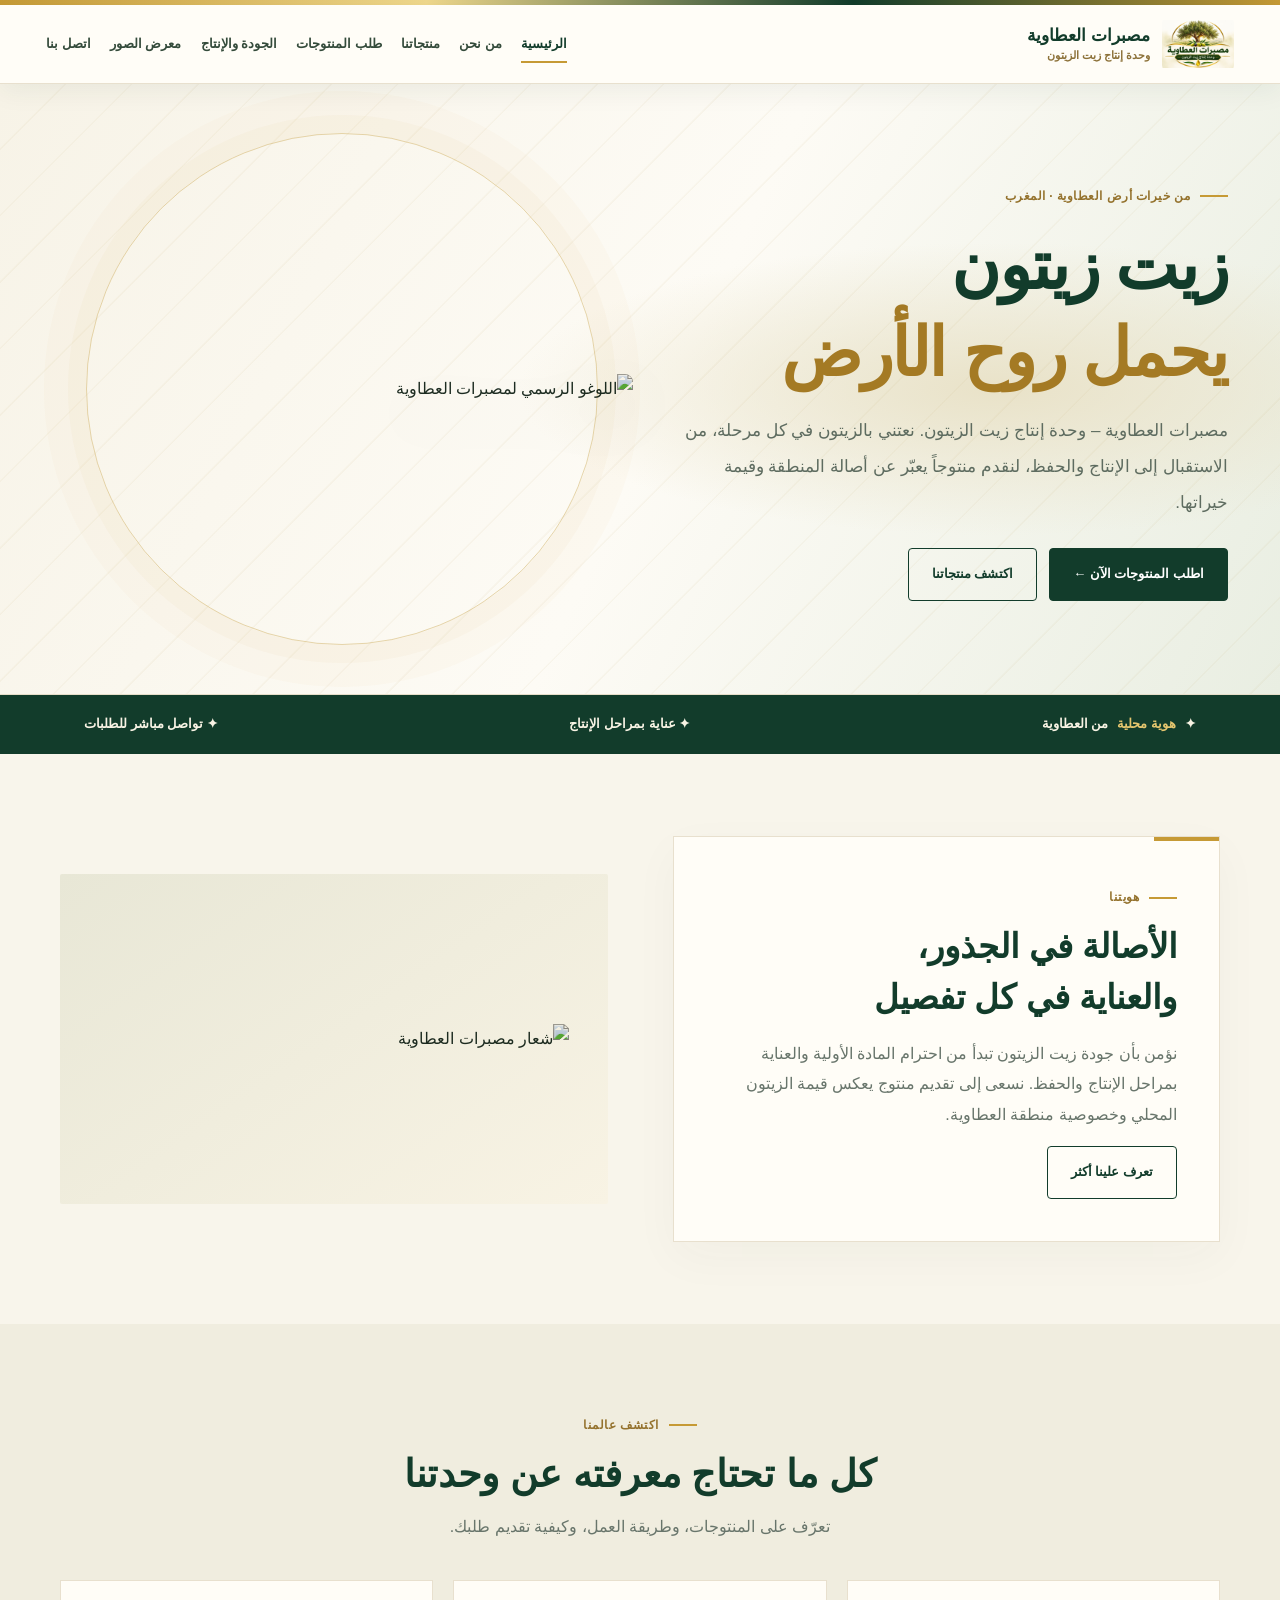
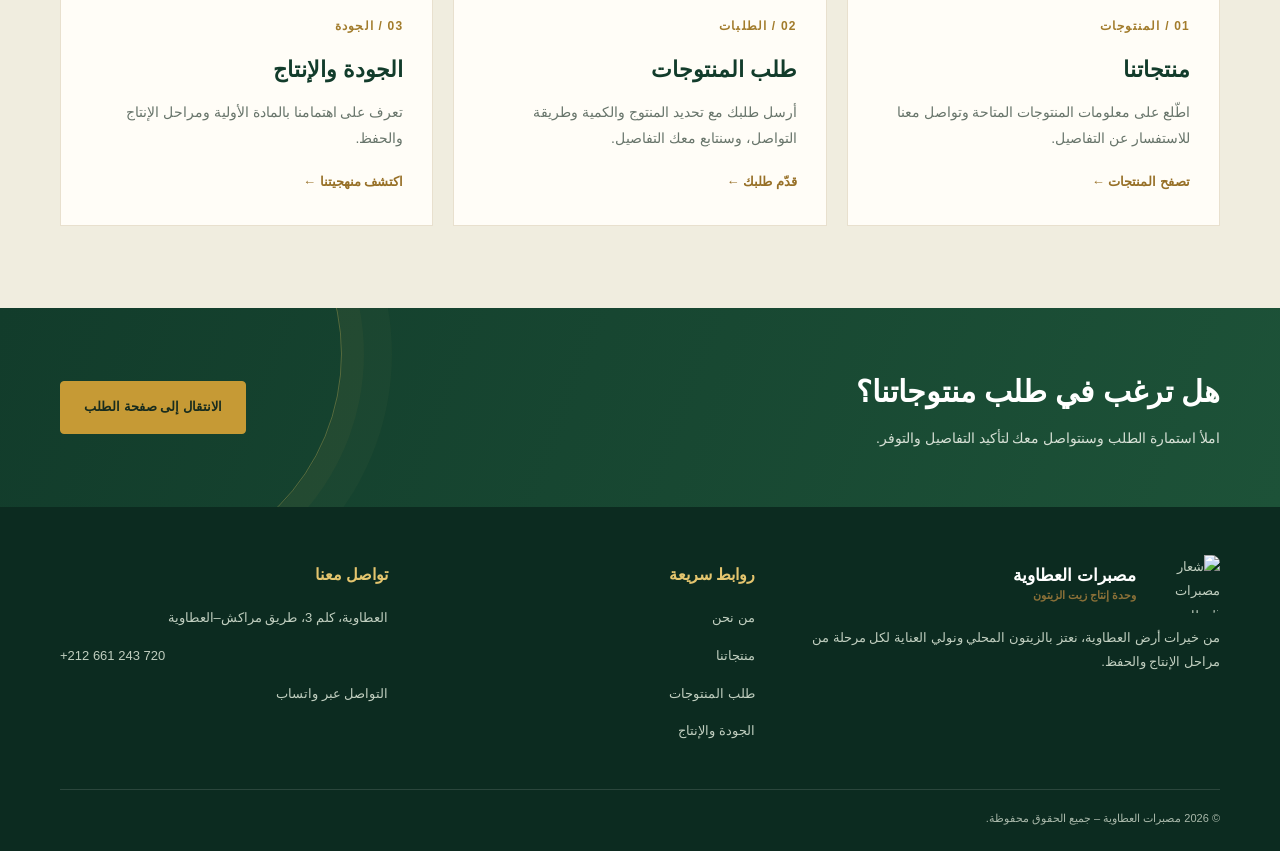
==== commit 928cef79: "Update index.html" ====
--- a/index.html
+++ b/index.html
@@ -28,7 +28,7 @@
 @media(max-width:920px){.header-inner{flex-wrap:wrap}.menu{display:block}.nav{display:none;width:100%;flex-direction:column;align-items:stretch;gap:0;padding:5px 0 12px}.nav.open{display:flex}.nav a{padding:9px 4px;border-top:1px solid var(--line)}.nav a:after{display:none}.hero-grid{grid-template-columns:1fr;gap:10px;padding-top:38px}.hero-emblem{grid-row:1;min-height:300px}.hero-emblem img{max-width:500px;width:88%}.hero-emblem:before{width:70%}.hero-copy{text-align:center}.hero-copy p{margin:0 auto}.hero-actions{justify-content:center}.story{grid-template-columns:1fr;gap:25px}.cards{grid-template-columns:1fr 1fr}.footer-grid{grid-template-columns:1fr 1fr}}
 @media(max-width:620px){.container{width:calc(100% - 30px)}.header-inner{padding:8px 15px}.brand{min-width:0}.brand img{width:59px;height:48px}.brand-name{font-size:15px}.hero-grid{padding:28px 17px 48px;min-height:auto}.hero-emblem{min-height:225px}.hero-emblem img{width:100%;max-width:410px}.hero-copy h1{font-size:42px}.hero-copy p{font-size:15px}.trust-inner{justify-content:center;text-align:center;gap:9px 20px}.section{padding:55px 0}.story-panel{padding:25px}.story-panel h2{font-size:27px}.cards,.product-grid,.contact-grid,.footer-grid{grid-template-columns:1fr}.product-card{grid-template-columns:82px 1fr;padding:17px;gap:15px}.product-icon{height:82px;font-size:35px}.page-hero{padding:45px 0}.page-body{padding:38px 0 60px}.prose{padding:23px}.form-grid{grid-template-columns:1fr}.field.full{grid-column:auto}.banner-inner{display:block}.banner .btn{margin-top:18px}.footer{padding-top:35px}}
 </style></head><body><div class="topline"></div><header class="header"><div class="header-inner">
-<a class="brand" href="index.html"><img src="assets/association-logo.jpg" alt="شعار مصبرات العطاوية"><span class="brand-name">مصبرات العطاوية<small>وحدة إنتاج زيت الزيتون</small></span></a>
+<a class="brand" href="index.html"><img src="association-logo.jpg" alt="شعار مصبرات العطاوية"><span class="brand-name">مصبرات العطاوية<small>وحدة إنتاج زيت الزيتون</small></span></a>
 <button class="menu" aria-label="فتح القائمة" onclick="document.querySelector('.nav').classList.toggle('open')">☰</button>
 <nav class="nav"><a class="active" href="index.html">الرئيسية</a><a class="" href="about.html">من نحن</a><a class="" href="products.html">منتجاتنا</a><a class="" href="order.html">طلب المنتوجات</a><a class="" href="quality.html">الجودة والإنتاج</a><a class="" href="gallery.html">معرض الصور</a><a class="" href="contact.html">اتصل بنا</a></nav></div></header><main>
 <section class="hero"><div class="hero-grid">
@@ -44,8 +44,8 @@
 </div></div></section>
 <section class="banner"><div class="container banner-inner"><div><h2>هل ترغب في طلب منتوجاتنا؟</h2><p>املأ استمارة الطلب وسنتواصل معك لتأكيد التفاصيل والتوفر.</p></div><a class="btn btn-gold" href="order.html">الانتقال إلى صفحة الطلب</a></div></section>
 </main><footer class="footer"><div class="container"><div class="footer-grid">
-<div><a class="brand" href="index.html"><img src="assets/association-logo.jpg" alt="شعار مصبرات العطاوية"><span class="brand-name">مصبرات العطاوية<small>وحدة إنتاج زيت الزيتون</small></span></a><p>من خيرات أرض العطاوية، نعتز بالزيتون المحلي ونولي العناية لكل مرحلة من مراحل الإنتاج والحفظ.</p></div>
+<div><a class="brand" href="index.html"><img src="aassociation-logo.jpg" alt="شعار مصبرات العطاوية"><span class="brand-name">مصبرات العطاوية<small>وحدة إنتاج زيت الزيتون</small></span></a><p>من خيرات أرض العطاوية، نعتز بالزيتون المحلي ونولي العناية لكل مرحلة من مراحل الإنتاج والحفظ.</p></div>
 <div><h3>روابط سريعة</h3><p><a href="about.html">من نحن</a></p><p><a href="products.html">منتجاتنا</a></p><p><a href="order.html">طلب المنتوجات</a></p><p><a href="quality.html">الجودة والإنتاج</a></p></div>
 <div><h3>تواصل معنا</h3><p>العطاوية، كلم 3، طريق مراكش–العطاوية</p><p dir="ltr">+212 661 243 720</p><p><a href="https://wa.me/212661243720">التواصل عبر واتساب</a></p></div>
 </div><div class="footer-bottom">© <span id="year"></span> مصبرات العطاوية – جميع الحقوق محفوظة.</div></div></footer>
-<script>document.getElementById('year').textContent=new Date().getFullYear();</script></body></html>+<script>document.getElementById('year').textContent=new Date().getFullYear();</script></body></html>
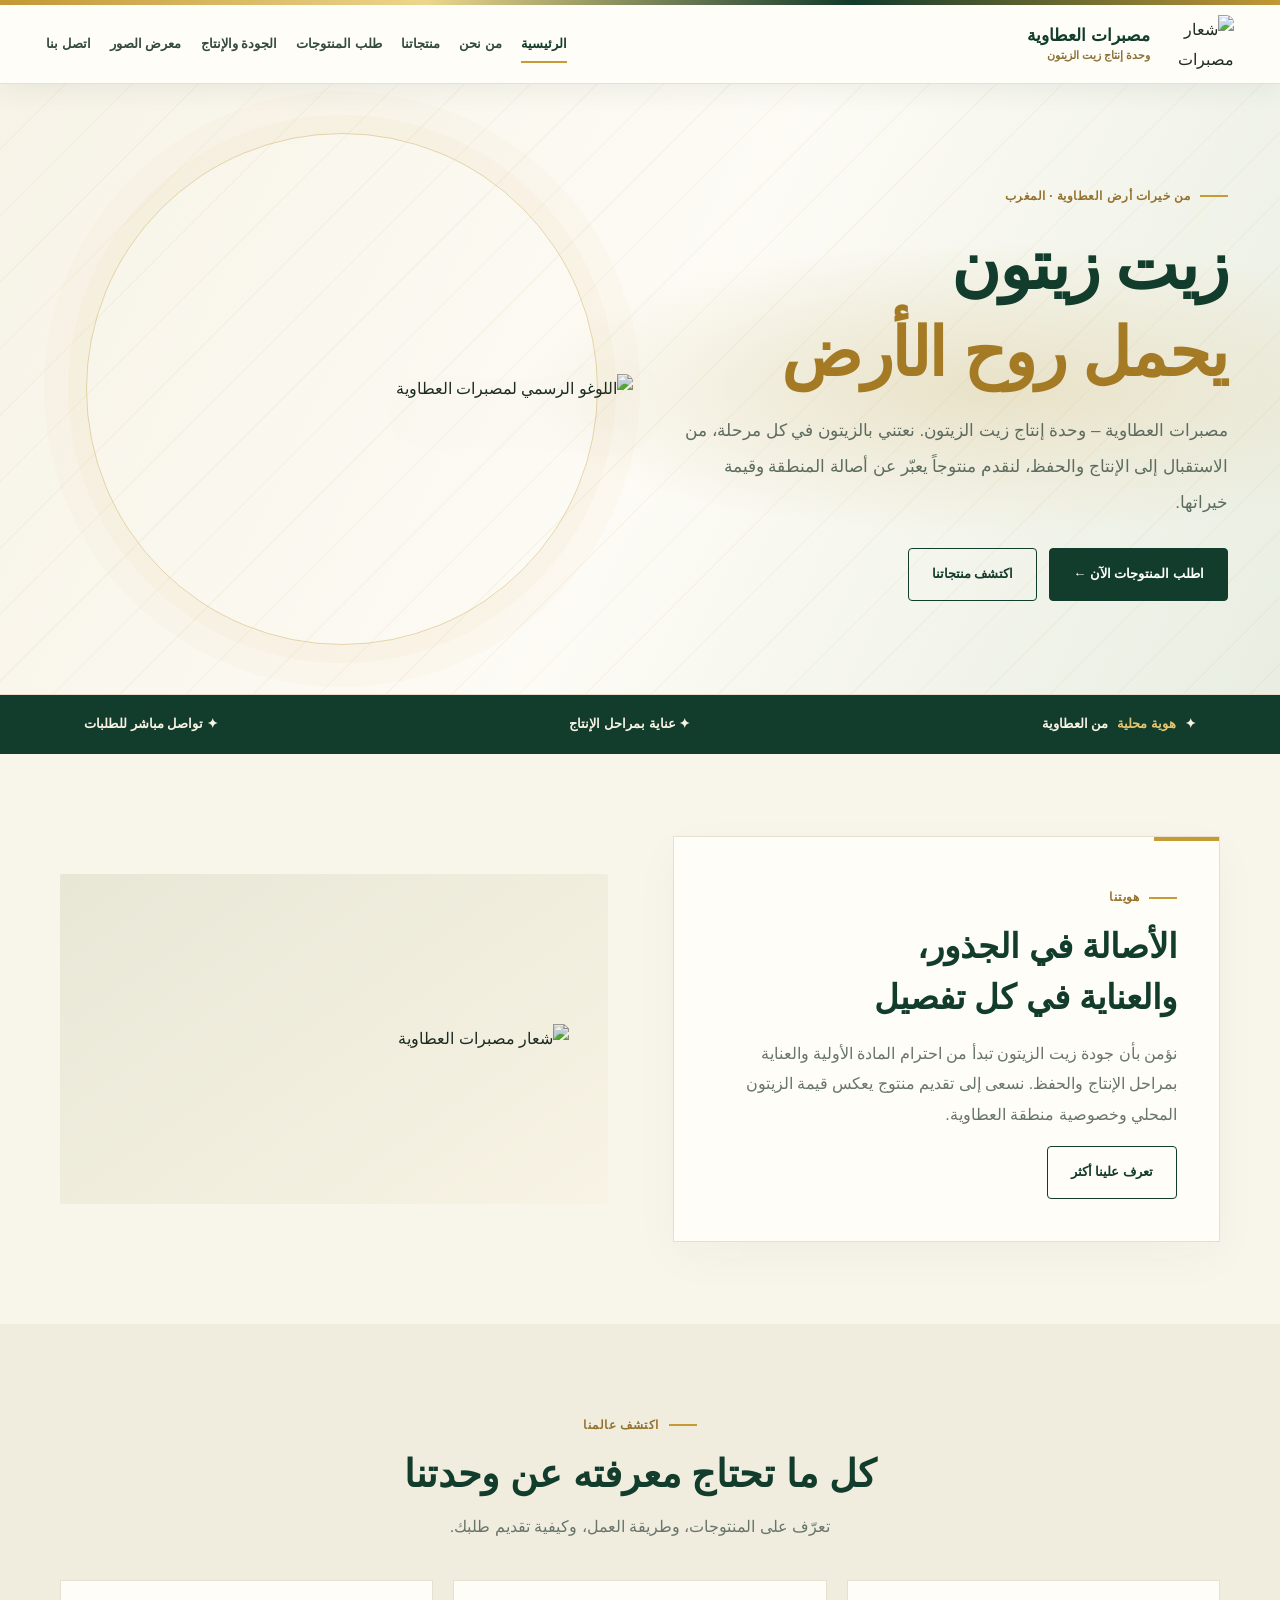
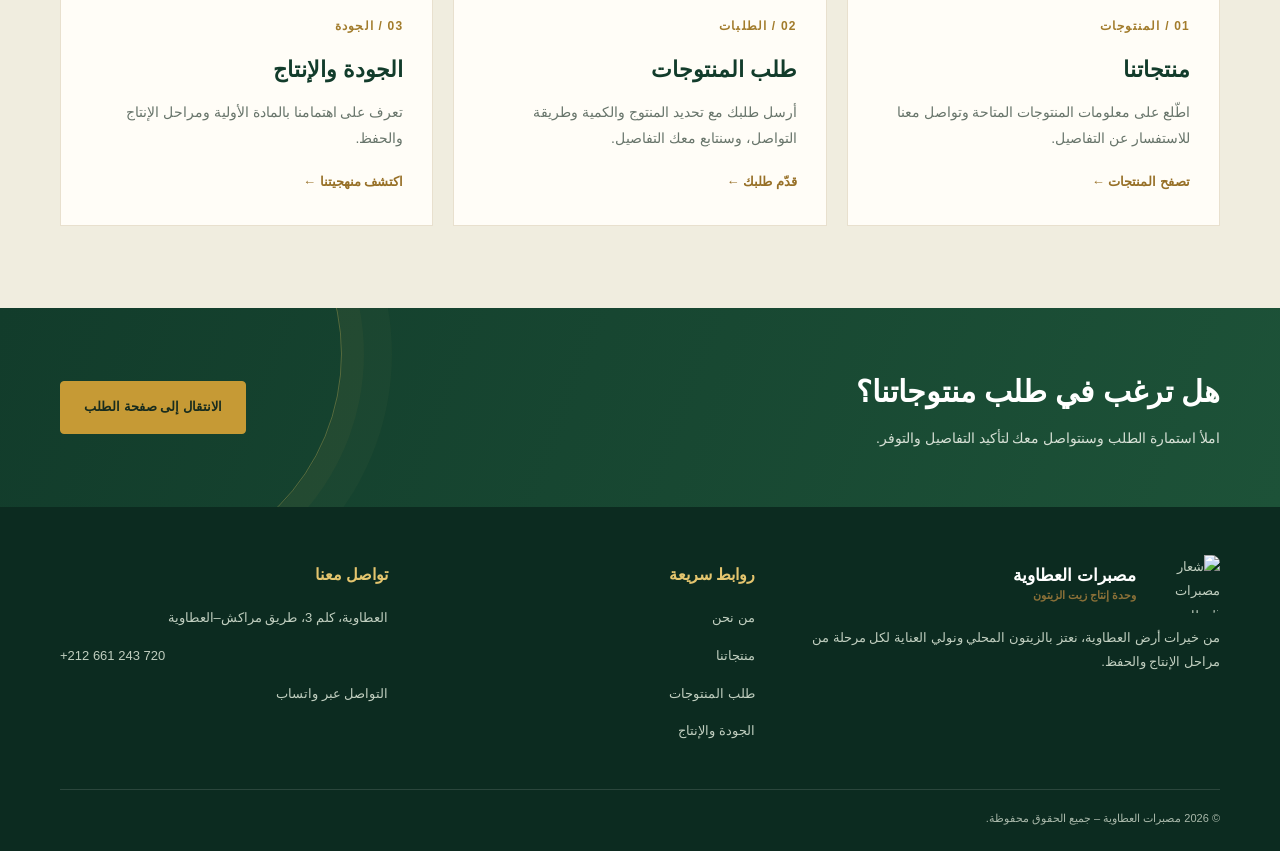
==== commit 81773429: "Add files via upload" ====
--- a/index.html
+++ b/index.html
@@ -28,7 +28,7 @@
 @media(max-width:920px){.header-inner{flex-wrap:wrap}.menu{display:block}.nav{display:none;width:100%;flex-direction:column;align-items:stretch;gap:0;padding:5px 0 12px}.nav.open{display:flex}.nav a{padding:9px 4px;border-top:1px solid var(--line)}.nav a:after{display:none}.hero-grid{grid-template-columns:1fr;gap:10px;padding-top:38px}.hero-emblem{grid-row:1;min-height:300px}.hero-emblem img{max-width:500px;width:88%}.hero-emblem:before{width:70%}.hero-copy{text-align:center}.hero-copy p{margin:0 auto}.hero-actions{justify-content:center}.story{grid-template-columns:1fr;gap:25px}.cards{grid-template-columns:1fr 1fr}.footer-grid{grid-template-columns:1fr 1fr}}
 @media(max-width:620px){.container{width:calc(100% - 30px)}.header-inner{padding:8px 15px}.brand{min-width:0}.brand img{width:59px;height:48px}.brand-name{font-size:15px}.hero-grid{padding:28px 17px 48px;min-height:auto}.hero-emblem{min-height:225px}.hero-emblem img{width:100%;max-width:410px}.hero-copy h1{font-size:42px}.hero-copy p{font-size:15px}.trust-inner{justify-content:center;text-align:center;gap:9px 20px}.section{padding:55px 0}.story-panel{padding:25px}.story-panel h2{font-size:27px}.cards,.product-grid,.contact-grid,.footer-grid{grid-template-columns:1fr}.product-card{grid-template-columns:82px 1fr;padding:17px;gap:15px}.product-icon{height:82px;font-size:35px}.page-hero{padding:45px 0}.page-body{padding:38px 0 60px}.prose{padding:23px}.form-grid{grid-template-columns:1fr}.field.full{grid-column:auto}.banner-inner{display:block}.banner .btn{margin-top:18px}.footer{padding-top:35px}}
 </style></head><body><div class="topline"></div><header class="header"><div class="header-inner">
-<a class="brand" href="index.html"><img src="association-logo.jpg" alt="شعار مصبرات العطاوية"><span class="brand-name">مصبرات العطاوية<small>وحدة إنتاج زيت الزيتون</small></span></a>
+<a class="brand" href="index.html"><img src="assets/association-logo.jpg" alt="شعار مصبرات العطاوية"><span class="brand-name">مصبرات العطاوية<small>وحدة إنتاج زيت الزيتون</small></span></a>
 <button class="menu" aria-label="فتح القائمة" onclick="document.querySelector('.nav').classList.toggle('open')">☰</button>
 <nav class="nav"><a class="active" href="index.html">الرئيسية</a><a class="" href="about.html">من نحن</a><a class="" href="products.html">منتجاتنا</a><a class="" href="order.html">طلب المنتوجات</a><a class="" href="quality.html">الجودة والإنتاج</a><a class="" href="gallery.html">معرض الصور</a><a class="" href="contact.html">اتصل بنا</a></nav></div></header><main>
 <section class="hero"><div class="hero-grid">
@@ -44,8 +44,8 @@
 </div></div></section>
 <section class="banner"><div class="container banner-inner"><div><h2>هل ترغب في طلب منتوجاتنا؟</h2><p>املأ استمارة الطلب وسنتواصل معك لتأكيد التفاصيل والتوفر.</p></div><a class="btn btn-gold" href="order.html">الانتقال إلى صفحة الطلب</a></div></section>
 </main><footer class="footer"><div class="container"><div class="footer-grid">
-<div><a class="brand" href="index.html"><img src="aassociation-logo.jpg" alt="شعار مصبرات العطاوية"><span class="brand-name">مصبرات العطاوية<small>وحدة إنتاج زيت الزيتون</small></span></a><p>من خيرات أرض العطاوية، نعتز بالزيتون المحلي ونولي العناية لكل مرحلة من مراحل الإنتاج والحفظ.</p></div>
+<div><a class="brand" href="index.html"><img src="assets/association-logo.jpg" alt="شعار مصبرات العطاوية"><span class="brand-name">مصبرات العطاوية<small>وحدة إنتاج زيت الزيتون</small></span></a><p>من خيرات أرض العطاوية، نعتز بالزيتون المحلي ونولي العناية لكل مرحلة من مراحل الإنتاج والحفظ.</p></div>
 <div><h3>روابط سريعة</h3><p><a href="about.html">من نحن</a></p><p><a href="products.html">منتجاتنا</a></p><p><a href="order.html">طلب المنتوجات</a></p><p><a href="quality.html">الجودة والإنتاج</a></p></div>
 <div><h3>تواصل معنا</h3><p>العطاوية، كلم 3، طريق مراكش–العطاوية</p><p dir="ltr">+212 661 243 720</p><p><a href="https://wa.me/212661243720">التواصل عبر واتساب</a></p></div>
 </div><div class="footer-bottom">© <span id="year"></span> مصبرات العطاوية – جميع الحقوق محفوظة.</div></div></footer>
-<script>document.getElementById('year').textContent=new Date().getFullYear();</script></body></html>
+<script>document.getElementById('year').textContent=new Date().getFullYear();</script></body></html>
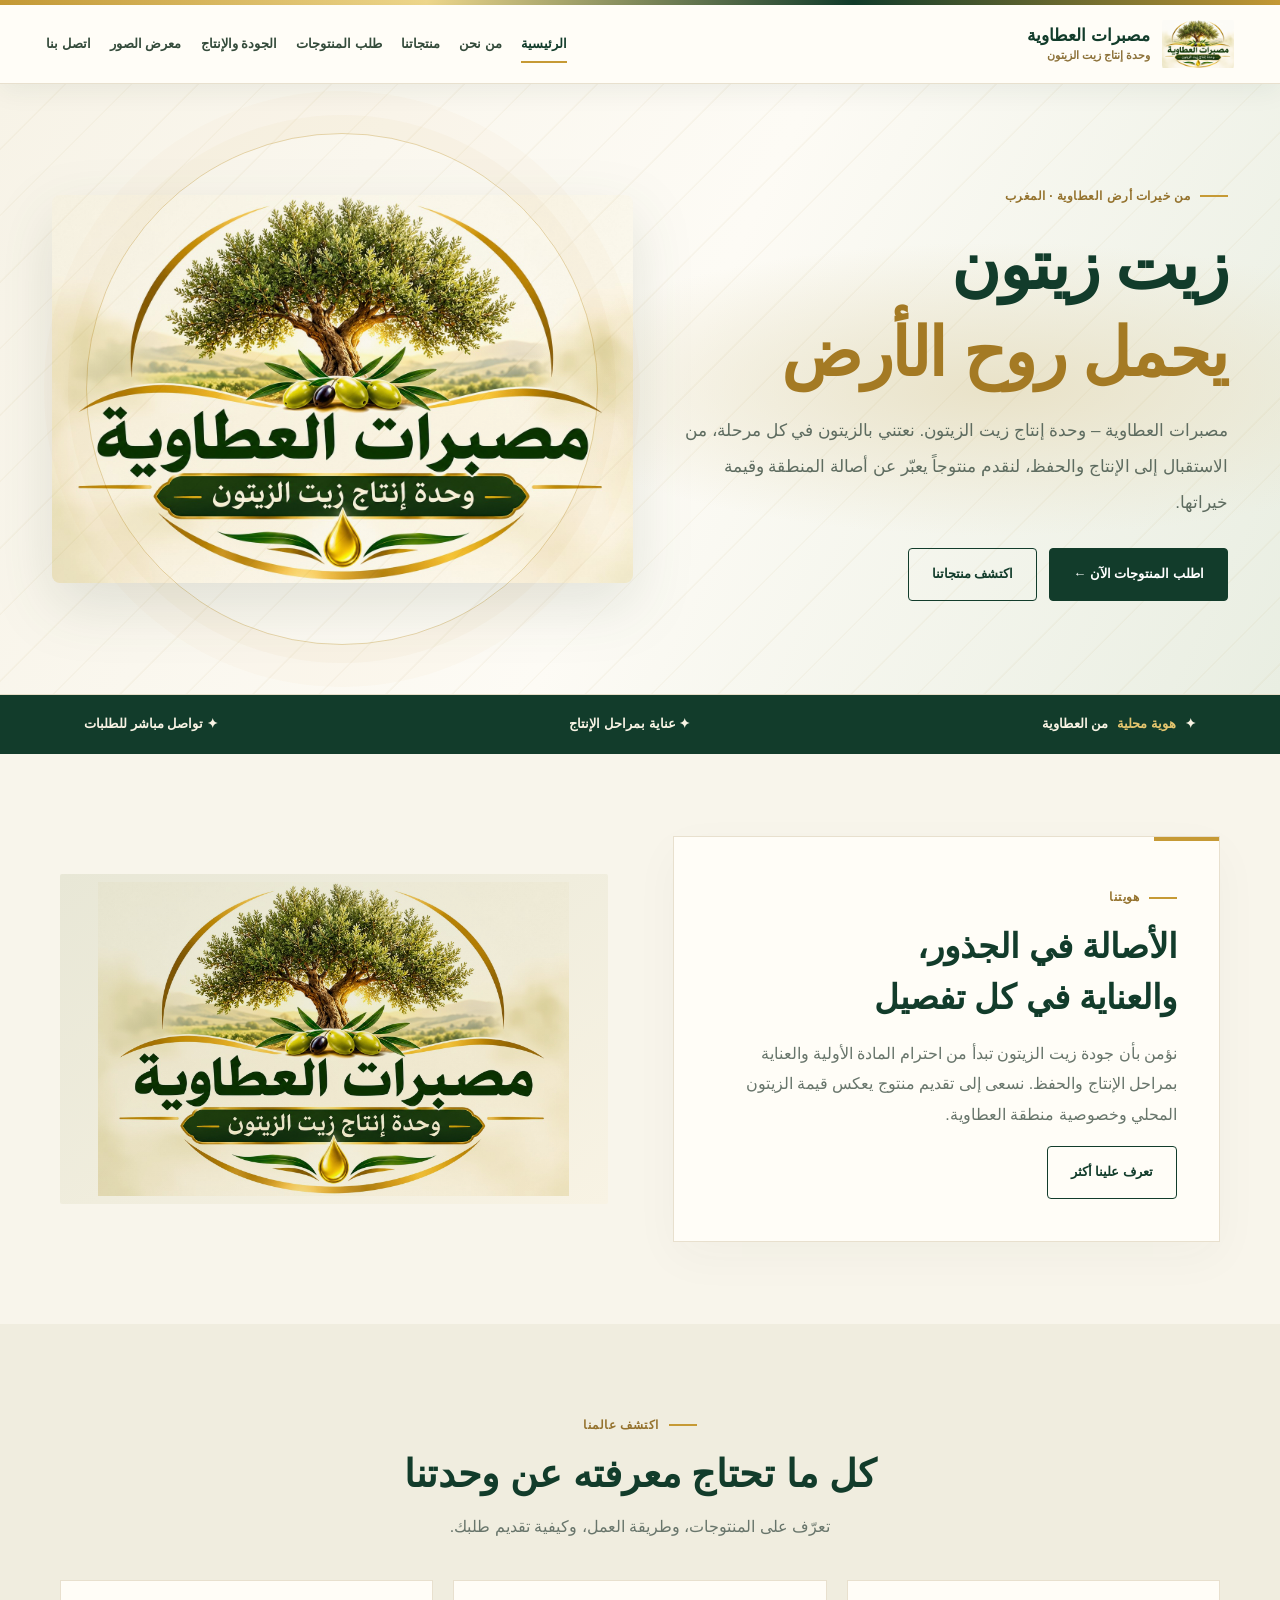
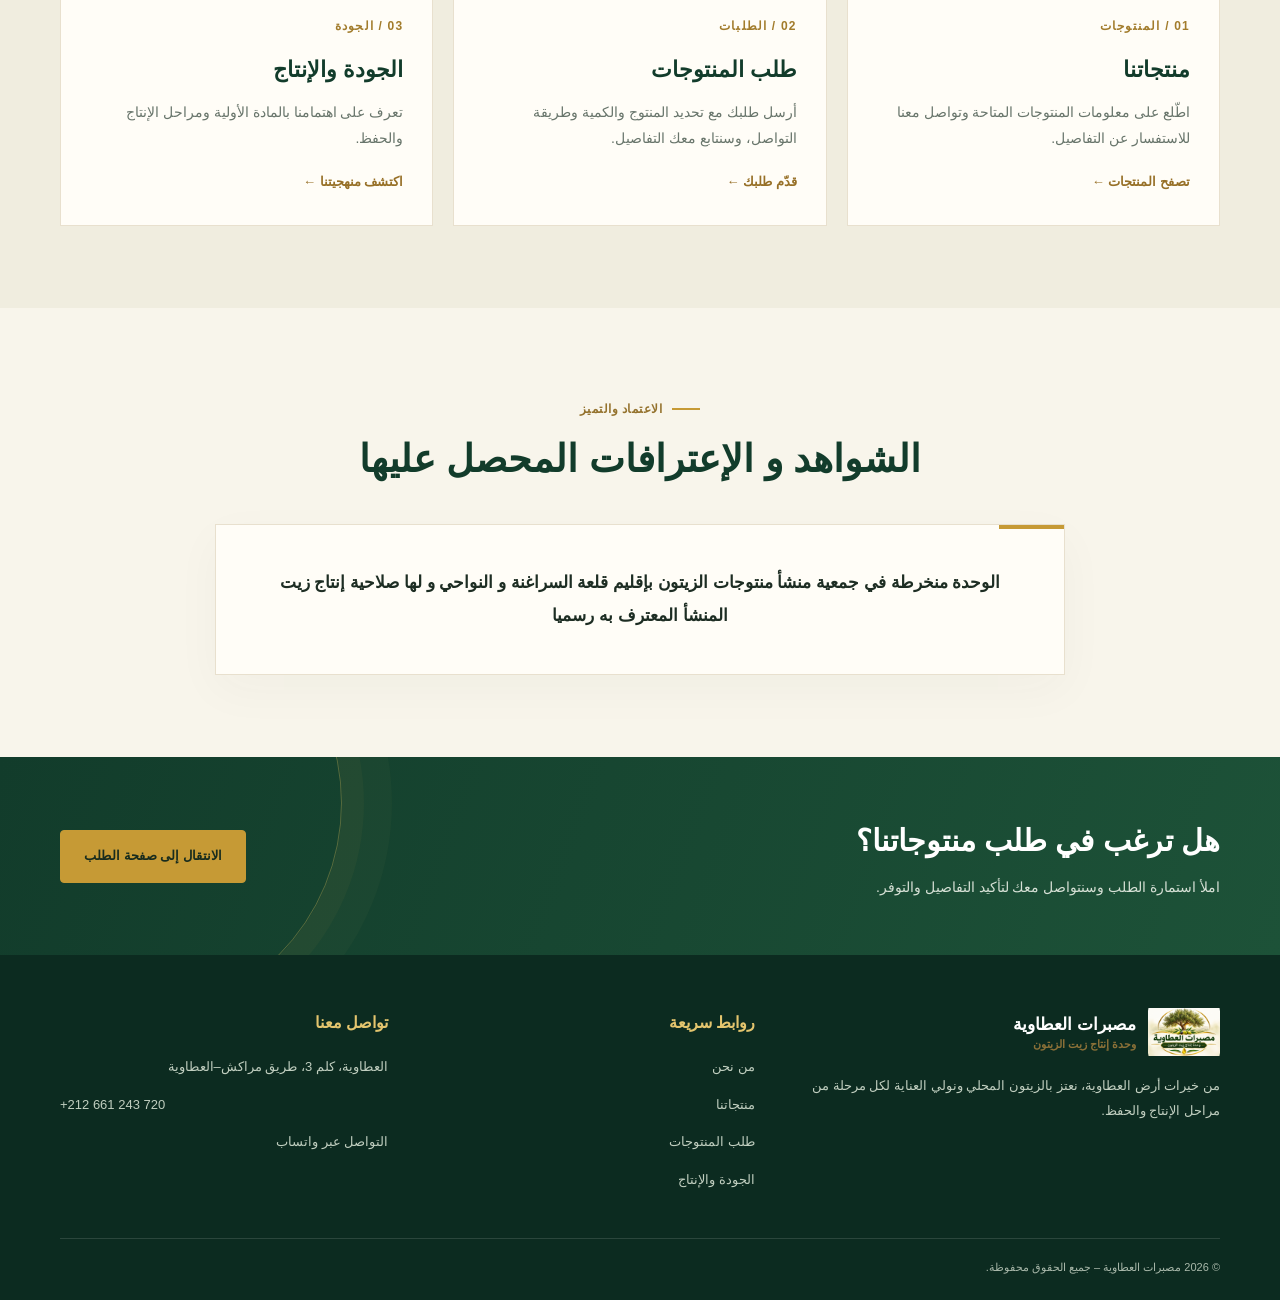
==== commit 924cf1d8: "Add files via upload" ====
--- a/index.html
+++ b/index.html
@@ -28,23 +28,24 @@
 @media(max-width:920px){.header-inner{flex-wrap:wrap}.menu{display:block}.nav{display:none;width:100%;flex-direction:column;align-items:stretch;gap:0;padding:5px 0 12px}.nav.open{display:flex}.nav a{padding:9px 4px;border-top:1px solid var(--line)}.nav a:after{display:none}.hero-grid{grid-template-columns:1fr;gap:10px;padding-top:38px}.hero-emblem{grid-row:1;min-height:300px}.hero-emblem img{max-width:500px;width:88%}.hero-emblem:before{width:70%}.hero-copy{text-align:center}.hero-copy p{margin:0 auto}.hero-actions{justify-content:center}.story{grid-template-columns:1fr;gap:25px}.cards{grid-template-columns:1fr 1fr}.footer-grid{grid-template-columns:1fr 1fr}}
 @media(max-width:620px){.container{width:calc(100% - 30px)}.header-inner{padding:8px 15px}.brand{min-width:0}.brand img{width:59px;height:48px}.brand-name{font-size:15px}.hero-grid{padding:28px 17px 48px;min-height:auto}.hero-emblem{min-height:225px}.hero-emblem img{width:100%;max-width:410px}.hero-copy h1{font-size:42px}.hero-copy p{font-size:15px}.trust-inner{justify-content:center;text-align:center;gap:9px 20px}.section{padding:55px 0}.story-panel{padding:25px}.story-panel h2{font-size:27px}.cards,.product-grid,.contact-grid,.footer-grid{grid-template-columns:1fr}.product-card{grid-template-columns:82px 1fr;padding:17px;gap:15px}.product-icon{height:82px;font-size:35px}.page-hero{padding:45px 0}.page-body{padding:38px 0 60px}.prose{padding:23px}.form-grid{grid-template-columns:1fr}.field.full{grid-column:auto}.banner-inner{display:block}.banner .btn{margin-top:18px}.footer{padding-top:35px}}
 </style></head><body><div class="topline"></div><header class="header"><div class="header-inner">
-<a class="brand" href="index.html"><img src="assets/association-logo.jpg" alt="شعار مصبرات العطاوية"><span class="brand-name">مصبرات العطاوية<small>وحدة إنتاج زيت الزيتون</small></span></a>
+<a class="brand" href="index.html"><img src="association-logo.jpg" alt="شعار مصبرات العطاوية"><span class="brand-name">مصبرات العطاوية<small>وحدة إنتاج زيت الزيتون</small></span></a>
 <button class="menu" aria-label="فتح القائمة" onclick="document.querySelector('.nav').classList.toggle('open')">☰</button>
 <nav class="nav"><a class="active" href="index.html">الرئيسية</a><a class="" href="about.html">من نحن</a><a class="" href="products.html">منتجاتنا</a><a class="" href="order.html">طلب المنتوجات</a><a class="" href="quality.html">الجودة والإنتاج</a><a class="" href="gallery.html">معرض الصور</a><a class="" href="contact.html">اتصل بنا</a></nav></div></header><main>
 <section class="hero"><div class="hero-grid">
 <div class="hero-copy"><span class="kicker">من خيرات أرض العطاوية · المغرب</span><h1>زيت زيتون<br><span>يحمل روح الأرض</span></h1><p>مصبرات العطاوية – وحدة إنتاج زيت الزيتون. نعتني بالزيتون في كل مرحلة، من الاستقبال إلى الإنتاج والحفظ، لنقدم منتوجاً يعبّر عن أصالة المنطقة وقيمة خيراتها.</p><div class="hero-actions"><a class="btn" href="order.html">اطلب المنتوجات الآن ←</a><a class="btn btn-outline" href="products.html">اكتشف منتجاتنا</a></div></div>
-<div class="hero-emblem"><img src="assets/association-logo.jpg" alt="اللوغو الرسمي لمصبرات العطاوية"></div>
+<div class="hero-emblem"><img src="association-logo.jpg" alt="اللوغو الرسمي لمصبرات العطاوية"></div>
 </div></section>
 <div class="trustbar"><div class="trust-inner"><span>✦ <b>هوية محلية</b> من العطاوية</span><span>✦ عناية بمراحل الإنتاج</span><span>✦ تواصل مباشر للطلبات</span></div></div>
-<section class="section"><div class="container story"><div class="story-panel"><span class="kicker">هويتنا</span><h2>الأصالة في الجذور،<br>والعناية في كل تفصيل</h2><p>نؤمن بأن جودة زيت الزيتون تبدأ من احترام المادة الأولية والعناية بمراحل الإنتاج والحفظ. نسعى إلى تقديم منتوج يعكس قيمة الزيتون المحلي وخصوصية منطقة العطاوية.</p><a class="btn btn-outline" href="about.html">تعرف علينا أكثر</a></div><div class="story-seal"><img src="assets/association-logo.jpg" alt="شعار مصبرات العطاوية"></div></div></section>
+<section class="section"><div class="container story"><div class="story-panel"><span class="kicker">هويتنا</span><h2>الأصالة في الجذور،<br>والعناية في كل تفصيل</h2><p>نؤمن بأن جودة زيت الزيتون تبدأ من احترام المادة الأولية والعناية بمراحل الإنتاج والحفظ. نسعى إلى تقديم منتوج يعكس قيمة الزيتون المحلي وخصوصية منطقة العطاوية.</p><a class="btn btn-outline" href="about.html">تعرف علينا أكثر</a></div><div class="story-seal"><img src="association-logo.jpg" alt="شعار مصبرات العطاوية"></div></div></section>
 <section class="section" style="background:#f0eddf"><div class="container"><div class="section-head"><span class="kicker">اكتشف عالمنا</span><h2>كل ما تحتاج معرفته عن وحدتنا</h2><p>تعرّف على المنتوجات، وطريقة العمل، وكيفية تقديم طلبك.</p></div><div class="cards">
 <article class="card"><span class="num">01 / المنتوجات</span><h3>منتجاتنا</h3><p>اطّلع على معلومات المنتوجات المتاحة وتواصل معنا للاستفسار عن التفاصيل.</p><a href="products.html">تصفح المنتجات ←</a></article>
 <article class="card"><span class="num">02 / الطلبات</span><h3>طلب المنتوجات</h3><p>أرسل طلبك مع تحديد المنتوج والكمية وطريقة التواصل، وسنتابع معك التفاصيل.</p><a href="order.html">قدّم طلبك ←</a></article>
 <article class="card"><span class="num">03 / الجودة</span><h3>الجودة والإنتاج</h3><p>تعرف على اهتمامنا بالمادة الأولية ومراحل الإنتاج والحفظ.</p><a href="quality.html">اكتشف منهجيتنا ←</a></article>
 </div></div></section>
+<section class="section"><div class="container"><div class="section-head"><span class="kicker">الاعتماد والتميز</span><h2>الشواهد و الإعترافات المحصل عليها</h2></div><div class="story-panel" style="max-width:850px;margin:auto;text-align:center"><p style="font-size:17px;color:var(--ink);font-weight:700;margin:0">الوحدة منخرطة في جمعية منشأ منتوجات الزيتون بإقليم قلعة السراغنة و النواحي و لها صلاحية إنتاج زيت المنشأ المعترف به رسميا</p></div></div></section>
 <section class="banner"><div class="container banner-inner"><div><h2>هل ترغب في طلب منتوجاتنا؟</h2><p>املأ استمارة الطلب وسنتواصل معك لتأكيد التفاصيل والتوفر.</p></div><a class="btn btn-gold" href="order.html">الانتقال إلى صفحة الطلب</a></div></section>
 </main><footer class="footer"><div class="container"><div class="footer-grid">
-<div><a class="brand" href="index.html"><img src="assets/association-logo.jpg" alt="شعار مصبرات العطاوية"><span class="brand-name">مصبرات العطاوية<small>وحدة إنتاج زيت الزيتون</small></span></a><p>من خيرات أرض العطاوية، نعتز بالزيتون المحلي ونولي العناية لكل مرحلة من مراحل الإنتاج والحفظ.</p></div>
+<div><a class="brand" href="index.html"><img src="association-logo.jpg" alt="شعار مصبرات العطاوية"><span class="brand-name">مصبرات العطاوية<small>وحدة إنتاج زيت الزيتون</small></span></a><p>من خيرات أرض العطاوية، نعتز بالزيتون المحلي ونولي العناية لكل مرحلة من مراحل الإنتاج والحفظ.</p></div>
 <div><h3>روابط سريعة</h3><p><a href="about.html">من نحن</a></p><p><a href="products.html">منتجاتنا</a></p><p><a href="order.html">طلب المنتوجات</a></p><p><a href="quality.html">الجودة والإنتاج</a></p></div>
 <div><h3>تواصل معنا</h3><p>العطاوية، كلم 3، طريق مراكش–العطاوية</p><p dir="ltr">+212 661 243 720</p><p><a href="https://wa.me/212661243720">التواصل عبر واتساب</a></p></div>
 </div><div class="footer-bottom">© <span id="year"></span> مصبرات العطاوية – جميع الحقوق محفوظة.</div></div></footer>
